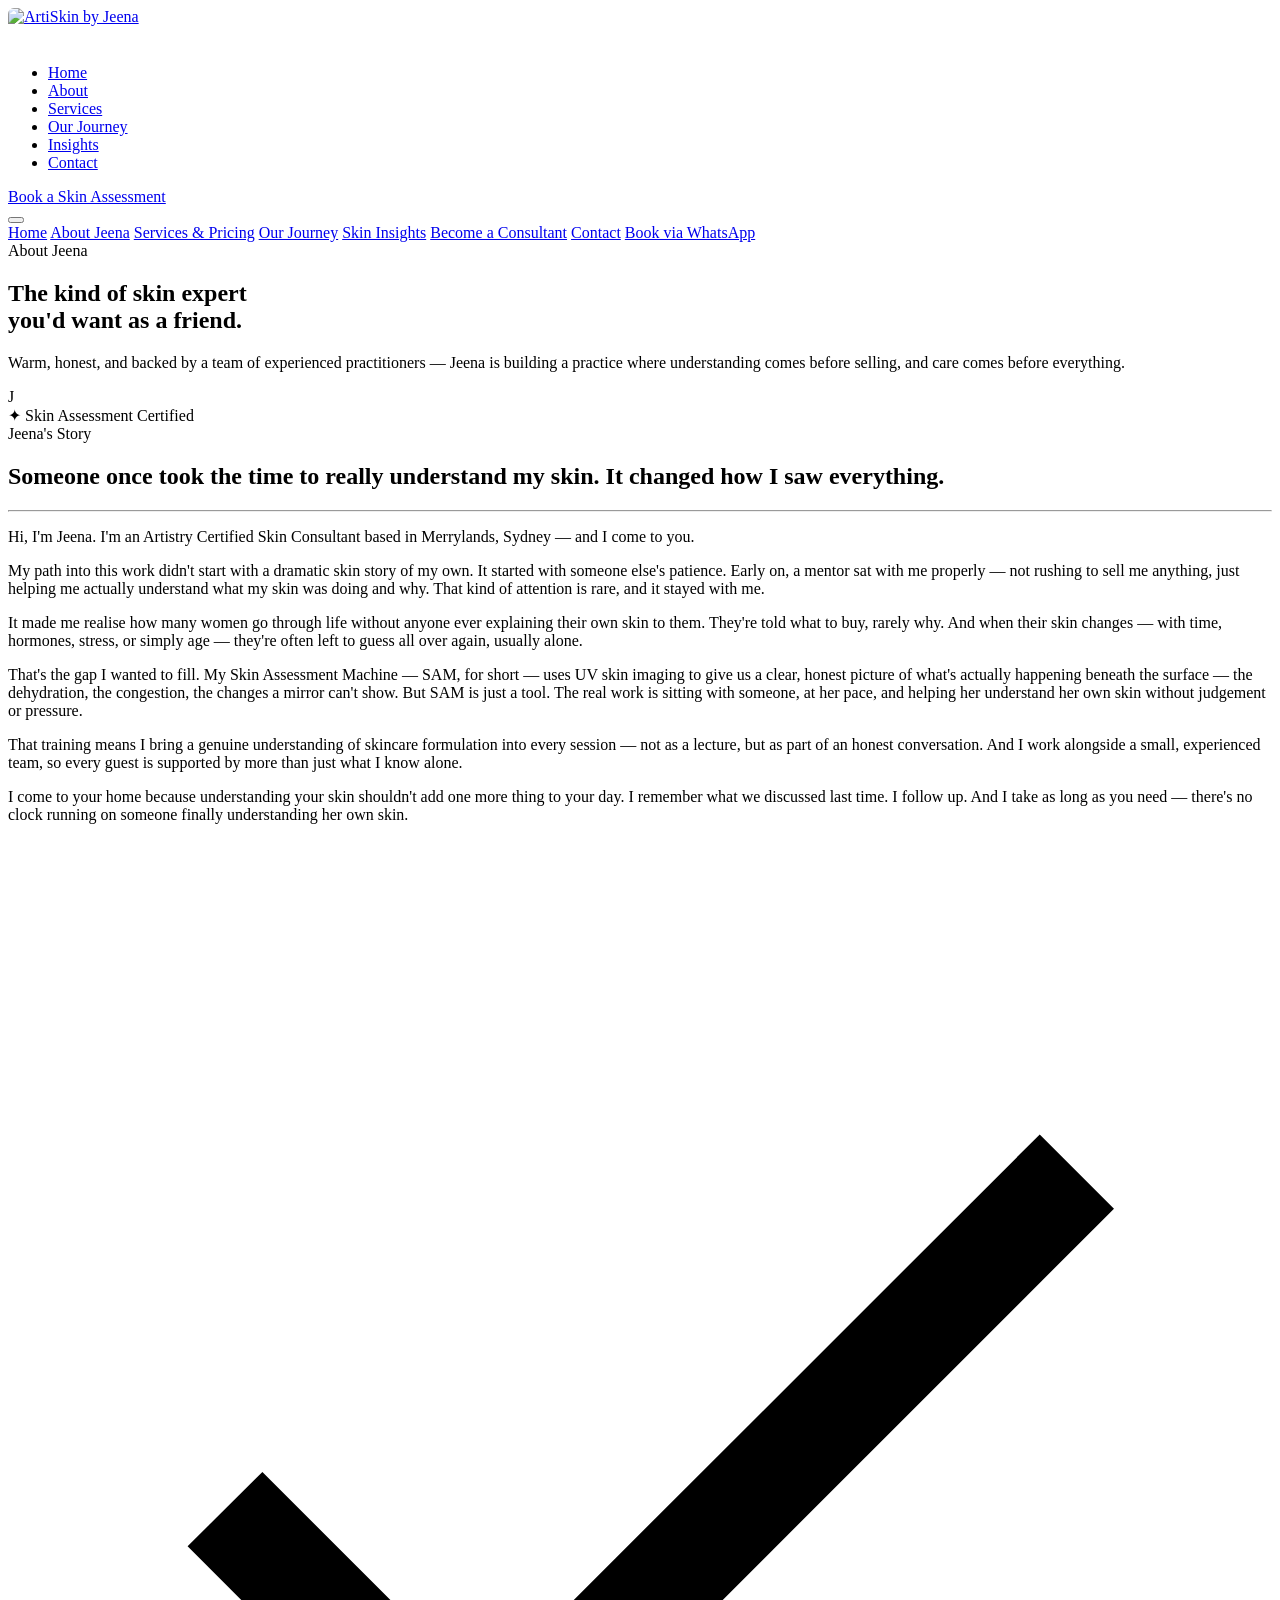
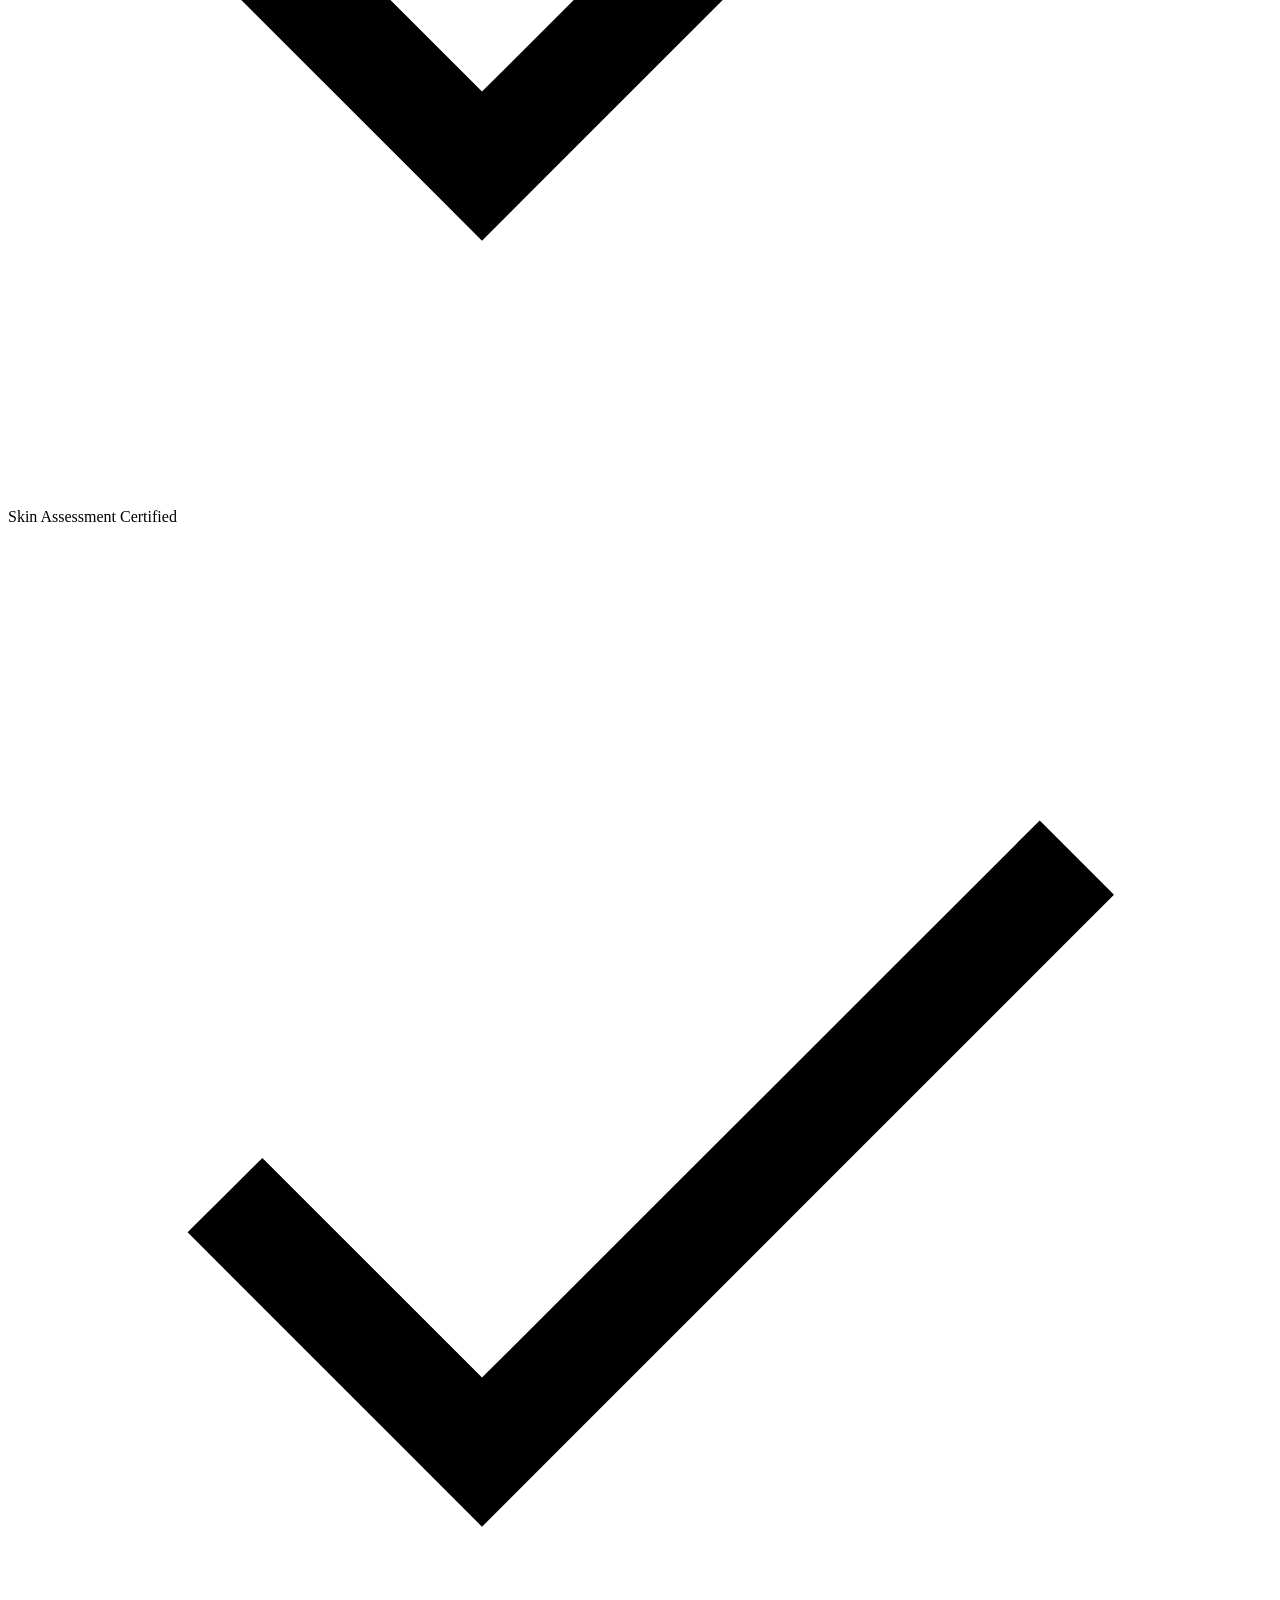
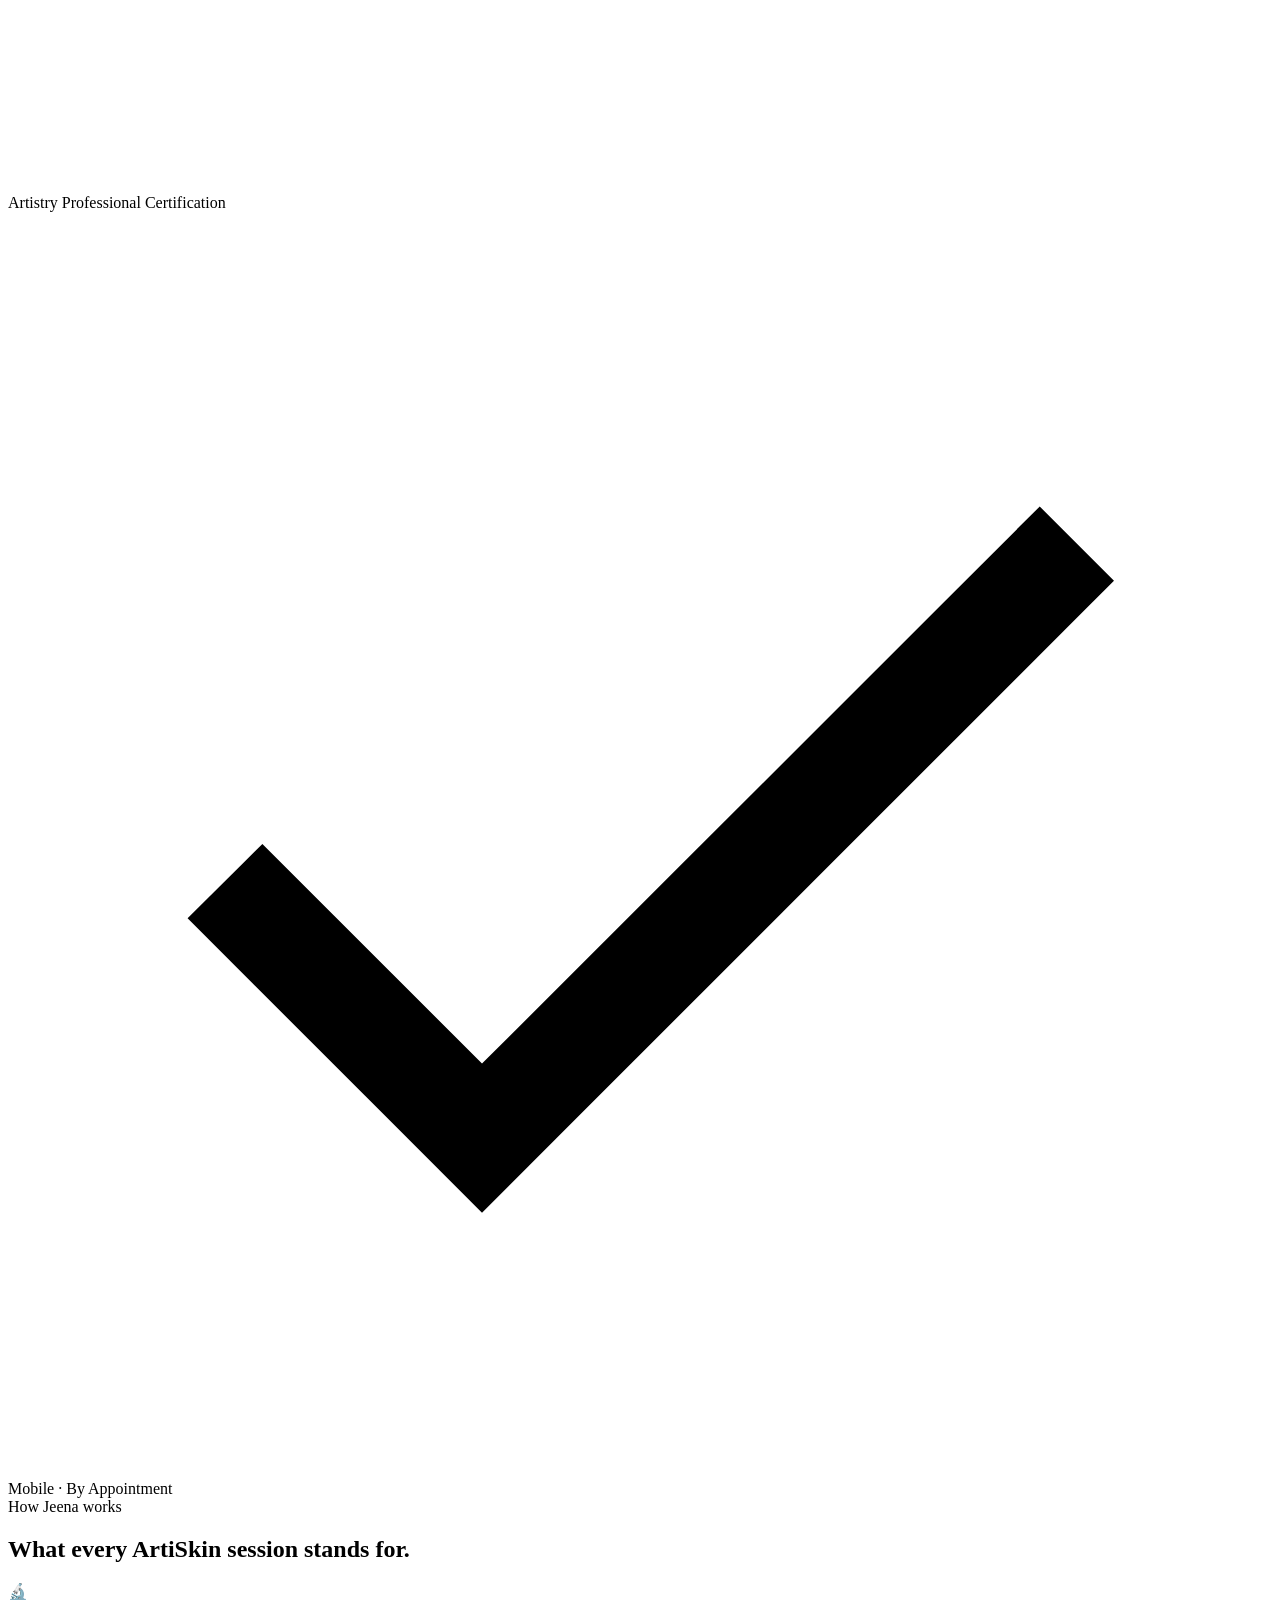
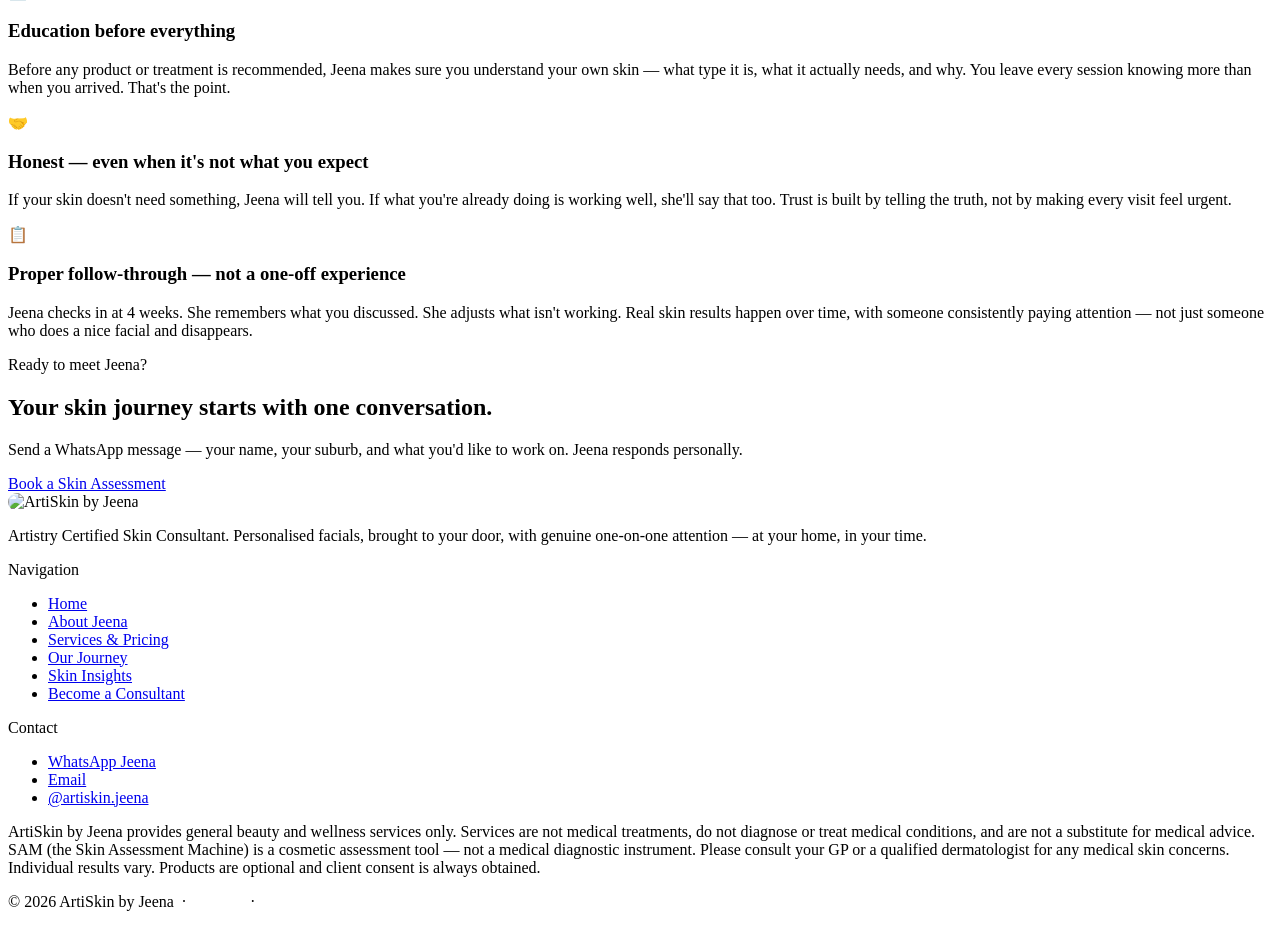
==== about.html @ 5dbd8354 "Add files via upload" ====
<!DOCTYPE html>
<html lang="en">
<head>
  <meta charset="UTF-8">
  <meta name="viewport" content="width=device-width, initial-scale=1.0">
  <meta name="description" content="About Jeena — Artistry Certified Skin Consultant in Merrylands, Sydney. Her story, her approach, and why she started ArtiSkin.">
  <title>About — ArtiSkin by Jeena · Art in Every Touch</title>
  <link rel="preconnect" href="https://fonts.googleapis.com">
  <link rel="preconnect" href="https://fonts.gstatic.com" crossorigin>
  <link href="https://fonts.googleapis.com/css2?family=Cormorant+Garamond:ital,wght@0,300;0,400;0,600;1,300;1,400&family=Outfit:wght@300;400;500;600&display=swap" rel="stylesheet">
  <link rel="stylesheet" href="css/tokens.css">
  <link rel="stylesheet" href="css/base.css">
  <link rel="stylesheet" href="css/components.css">
  <link rel="stylesheet" href="css/nav.css">
  <link rel="stylesheet" href="css/sections.css">
  <link rel="stylesheet" href="css/pages.css">
</head>
<body>

  <!-- NAV -->
  <nav class="site-nav" role="navigation" aria-label="Main navigation">
    <div class="nav-inner">
      <a href="index.html" class="nav-logo" aria-label="ArtiSkin by Jeena — home">
        <img src="images/logo-header.png" alt="ArtiSkin by Jeena" style="height:40px;width:auto;display:block;border-radius:6px;">
      </a>
      <ul class="nav-links" role="list">
        <li><a href="index.html">Home</a></li>
        <li><a href="about.html">About</a></li>
        <li><a href="services.html">Services</a></li>
        <li><a href="testimonials.html">Our Journey</a></li>
        <li><a href="blog.html">Insights</a></li>
        <li><a href="index.html#contact">Contact</a></li>
      </ul>
      <div class="nav-cta">
        <a href="index.html#contact" class="btn btn--primary btn--sm">Book a Skin Assessment</a>
      </div>
      <button class="nav-hamburger" aria-label="Open menu">
        <span></span><span></span><span></span>
      </button>
    </div>
  </nav>
  <div class="nav-drawer" role="navigation" aria-label="Mobile navigation">
    <a href="index.html">Home</a>
    <a href="about.html">About Jeena</a>
    <a href="services.html">Services &amp; Pricing</a>
    <a href="testimonials.html">Our Journey</a>
    <a href="blog.html">Skin Insights</a>
    <a href="become-a-consultant.html">Become a Consultant</a>
    <a href="index.html#contact">Contact</a>
    <a href="index.html#contact" class="btn btn--primary">Book via WhatsApp</a>
  </div>

  <main class="nav-offset">

    <!-- PAGE HERO -->
    <section class="page-hero">
      <div class="container">
        <div class="page-hero__inner">
          <span class="t-eyebrow page-hero__eyebrow reveal">About Jeena</span>
          <h1 class="h-hero page-hero__heading reveal reveal--delay-1">
            The kind of skin expert<br>you'd want as a friend.
          </h1>
          <p class="t-lead page-hero__sub reveal reveal--delay-2">
            Warm, honest, and backed by a team of experienced practitioners — Jeena is building a practice where understanding comes before selling, and care comes before everything.
          </p>
        </div>
      </div>
    </section>

    <!-- ABOUT BODY -->
    <section class="section">
      <div class="container">
        <div class="about-layout">

          <div class="about-portrait reveal">
            <div class="about-portrait__frame">
              <!-- Replace placeholder with: <img src="images/jeena.jpg" alt="Jeena" style="width:100%;height:100%;object-fit:cover;"> -->
              <span class="about-portrait__placeholder" aria-hidden="true">J</span>
            </div>
            <div class="about-portrait__badge">
              <span class="about-portrait__badge-number">✦</span>
              <span class="about-portrait__badge-label">Skin Assessment Certified</span>
            </div>
          </div>

          <div class="about-content">
            <span class="t-eyebrow reveal">Jeena's Story</span>
            <h2 class="h-section mt-4 reveal reveal--delay-1">
              Someone once took the time to really understand my skin. It changed how I saw everything.
            </h2>
            <hr class="divider reveal reveal--delay-2">

            <p class="reveal reveal--delay-2">
              Hi, I'm Jeena. I'm an Artistry Certified Skin Consultant based in Merrylands, Sydney — and I come to you.
            </p>

            <p class="reveal reveal--delay-3">
              My path into this work didn't start with a dramatic skin story of my own. It started with someone else's patience. Early on, a mentor sat with me properly — not rushing to sell me anything, just helping me actually understand what my skin was doing and why. That kind of attention is rare, and it stayed with me.
            </p>

            <p class="reveal reveal--delay-3">
              It made me realise how many women go through life without anyone ever explaining their own skin to them. They're told what to buy, rarely why. And when their skin changes — with time, hormones, stress, or simply age — they're often left to guess all over again, usually alone.
            </p>

            <p class="reveal reveal--delay-4">
              That's the gap I wanted to fill. My Skin Assessment Machine — SAM, for short — uses UV skin imaging to give us a clear, honest picture of what's actually happening beneath the surface — the dehydration, the congestion, the changes a mirror can't show. But SAM is just a tool. The real work is sitting with someone, at her pace, and helping her understand her own skin without judgement or pressure.
            </p>

            <p class="reveal reveal--delay-4">
              That training means I bring a genuine understanding of skincare formulation into every session — not as a lecture, but as part of an honest conversation. And I work alongside a small, experienced team, so every guest is supported by more than just what I know alone.
            </p>

            <p class="reveal reveal--delay-5">
              I come to your home because understanding your skin shouldn't add one more thing to your day. I remember what we discussed last time. I follow up. And I take as long as you need — there's no clock running on someone finally understanding her own skin.
            </p>

            <div class="about-certifications mt-8 reveal reveal--delay-5">
              <div class="credential-pill">
                <span class="credential-pill__icon">
                  <svg viewBox="0 0 24 24" fill="currentColor" aria-hidden="true"><path d="M9 16.17L4.83 12l-1.42 1.41L9 19 21 7l-1.41-1.41z"/></svg>
                </span>
                Skin Assessment Certified
              </div>
              <div class="credential-pill">
                <span class="credential-pill__icon">
                  <svg viewBox="0 0 24 24" fill="currentColor" aria-hidden="true"><path d="M9 16.17L4.83 12l-1.42 1.41L9 19 21 7l-1.41-1.41z"/></svg>
                </span>
                Artistry Professional Certification
              </div>
              <div class="credential-pill">
                <span class="credential-pill__icon">
                  <svg viewBox="0 0 24 24" fill="currentColor" aria-hidden="true"><path d="M9 16.17L4.83 12l-1.42 1.41L9 19 21 7l-1.41-1.41z"/></svg>
                </span>
                Mobile · By Appointment
              </div>
            </div>
          </div>
        </div>
      </div>
    </section>

    <!-- VALUES -->
    <section class="section bg-alt">
      <div class="container">
        <div class="section-header--center reveal">
          <span class="t-eyebrow">How Jeena works</span>
          <h2 class="h-section mt-4">What every ArtiSkin session stands for.</h2>
        </div>
        <div class="grid-3">
          <div class="persona-card reveal reveal--delay-1">
            <div class="persona-card__icon">🔬</div>
            <div>
              <h3 class="persona-card__title">Education before everything</h3>
              <p class="persona-card__desc">Before any product or treatment is recommended, Jeena makes sure you understand your own skin — what type it is, what it actually needs, and why. You leave every session knowing more than when you arrived. That's the point.</p>
            </div>
          </div>
          <div class="persona-card reveal reveal--delay-2">
            <div class="persona-card__icon">🤝</div>
            <div>
              <h3 class="persona-card__title">Honest — even when it's not what you expect</h3>
              <p class="persona-card__desc">If your skin doesn't need something, Jeena will tell you. If what you're already doing is working well, she'll say that too. Trust is built by telling the truth, not by making every visit feel urgent.</p>
            </div>
          </div>
          <div class="persona-card reveal reveal--delay-3">
            <div class="persona-card__icon">📋</div>
            <div>
              <h3 class="persona-card__title">Proper follow-through — not a one-off experience</h3>
              <p class="persona-card__desc">Jeena checks in at 4 weeks. She remembers what you discussed. She adjusts what isn't working. Real skin results happen over time, with someone consistently paying attention — not just someone who does a nice facial and disappears.</p>
            </div>
          </div>
        </div>
      </div>
    </section>


    <!-- PERSONAL STORY — DEEP -->
    <!-- CTA STRIP -->
    <div class="cta-strip">
      <div class="container">
        <span class="cta-strip__eyebrow">Ready to meet Jeena?</span>
        <h2 class="cta-strip__heading">Your skin journey starts with one conversation.</h2>
        <p class="cta-strip__sub">Send a WhatsApp message — your name, your suburb, and what you'd like to work on. Jeena responds personally.</p>
        <a href="index.html#contact" class="btn btn--whatsapp btn--lg">Book a Skin Assessment</a>
      </div>
    </div>

  </main>

  <!-- FOOTER -->
  <footer class="site-footer">
    <div class="container">
      <div class="footer-top">
        <div class="footer-brand">
          <img src="images/logo-footer.png" alt="ArtiSkin by Jeena" style="height:64px;width:auto;margin-bottom:var(--sp-5);border-radius:12px;">
          <p>Artistry Certified Skin Consultant. Personalised facials, brought to your door, with genuine one-on-one attention — at your home, in your time.</p>
        </div>
        <div>
          <p class="footer-col__title">Navigation</p>
          <ul class="footer-links">
            <li><a href="index.html">Home</a></li>
            <li><a href="about.html">About Jeena</a></li>
            <li><a href="services.html">Services &amp; Pricing</a></li>
            <li><a href="testimonials.html">Our Journey</a></li>
            <li><a href="blog.html">Skin Insights</a></li>
            <li><a href="become-a-consultant.html">Become a Consultant</a></li>
          </ul>
        </div>
        <div>
          <p class="footer-col__title">Contact</p>
          <ul class="footer-links">
            <li><a href="https://wa.me/61420587160">WhatsApp Jeena</a></li>
            <li><a href="mailto:hello@artiskinbyjeena.com.au">Email</a></li>
            <li><a href="https://instagram.com/artiskin.jeena" target="_blank" rel="noopener">@artiskin.jeena</a></li>
          </ul>
        </div>
      </div>
      <div class="footer-bottom">
        <p class="footer-disclaimer">ArtiSkin by Jeena provides general beauty and wellness services only. Services are not medical treatments, do not diagnose or treat medical conditions, and are not a substitute for medical advice. SAM (the Skin Assessment Machine) is a cosmetic assessment tool — not a medical diagnostic instrument. Please consult your GP or a qualified dermatologist for any medical skin concerns. Individual results vary. Products are optional and client consent is always obtained.</p>
        <p class="footer-copy">© 2026 ArtiSkin by Jeena &nbsp;·&nbsp; <a href="privacy.html" style="color:rgba(255,255,255,0.4);">Privacy</a> &nbsp;·&nbsp; <a href="terms.html" style="color:rgba(255,255,255,0.4);">Terms</a></p>
      </div>
    </div>
  </footer>

  <script src="js/nav.js"></script>
  <script src="js/reveal.js"></script>
</body>
</html>
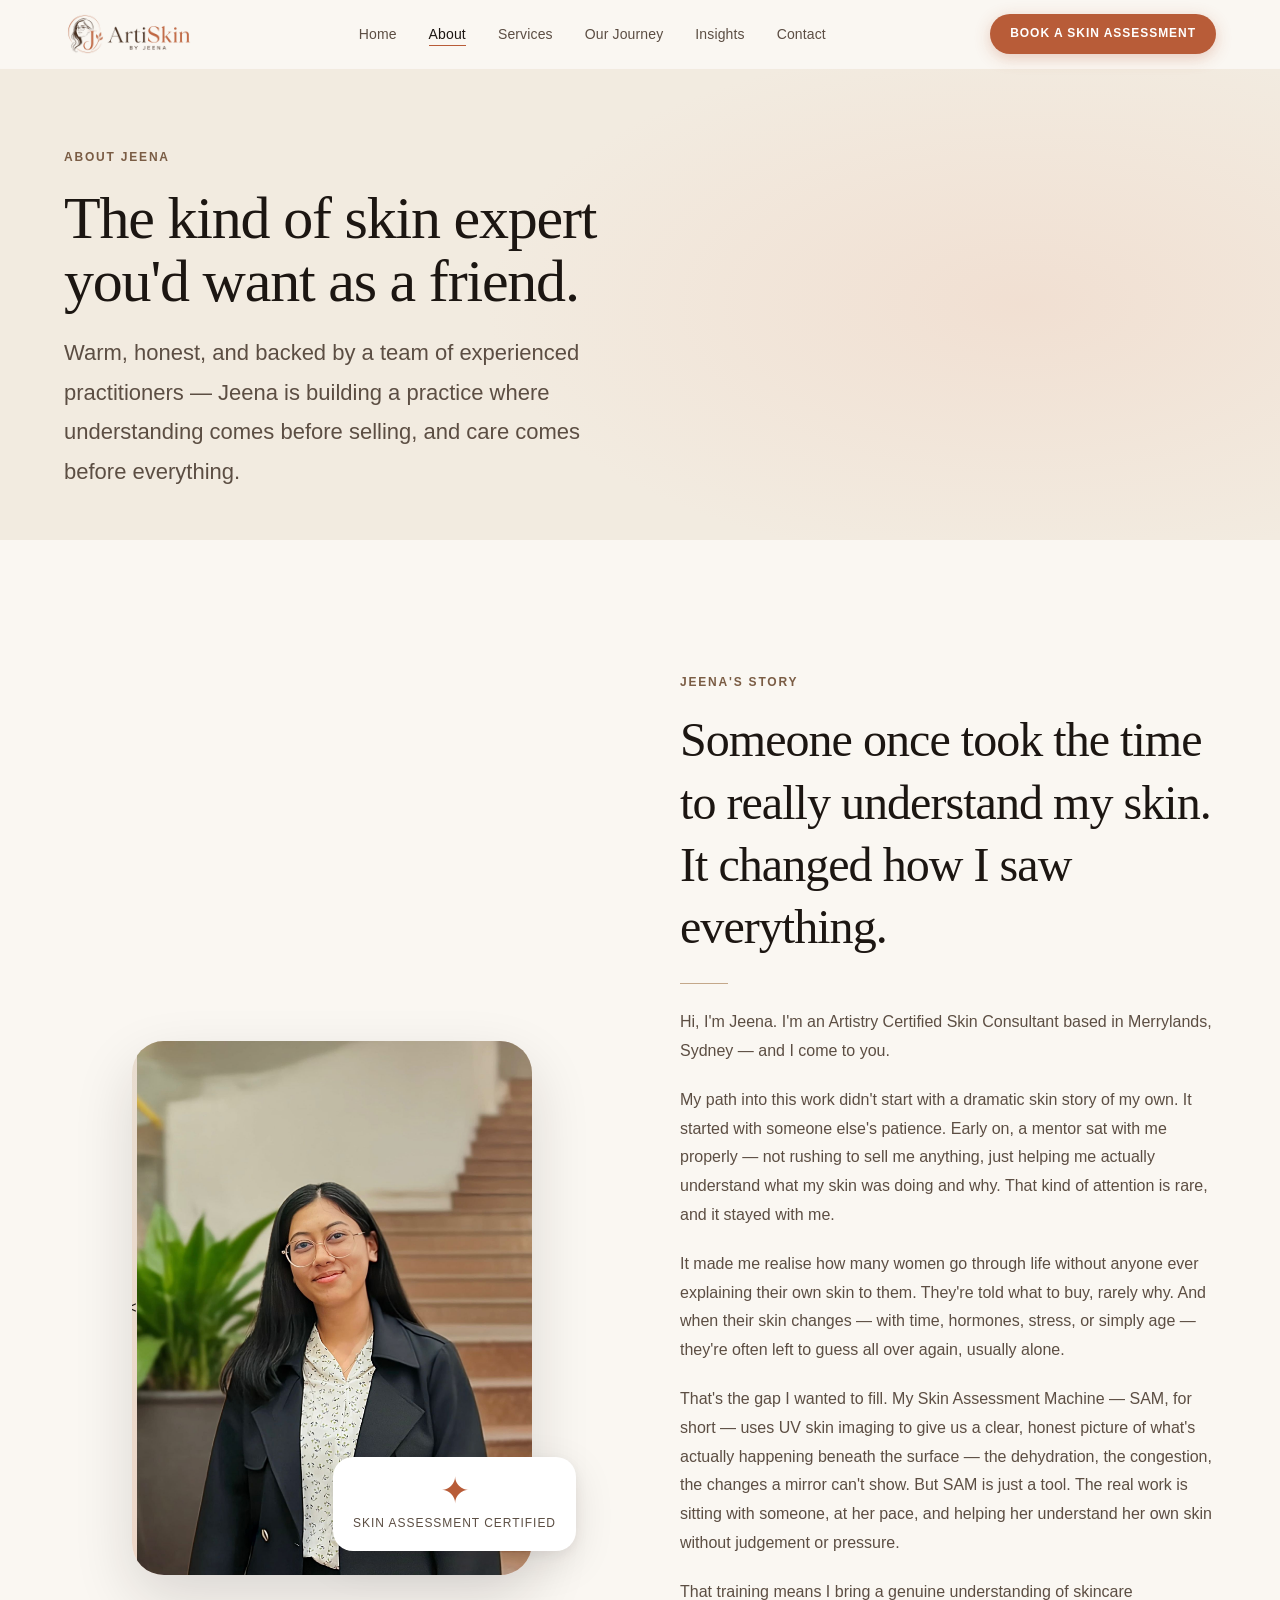
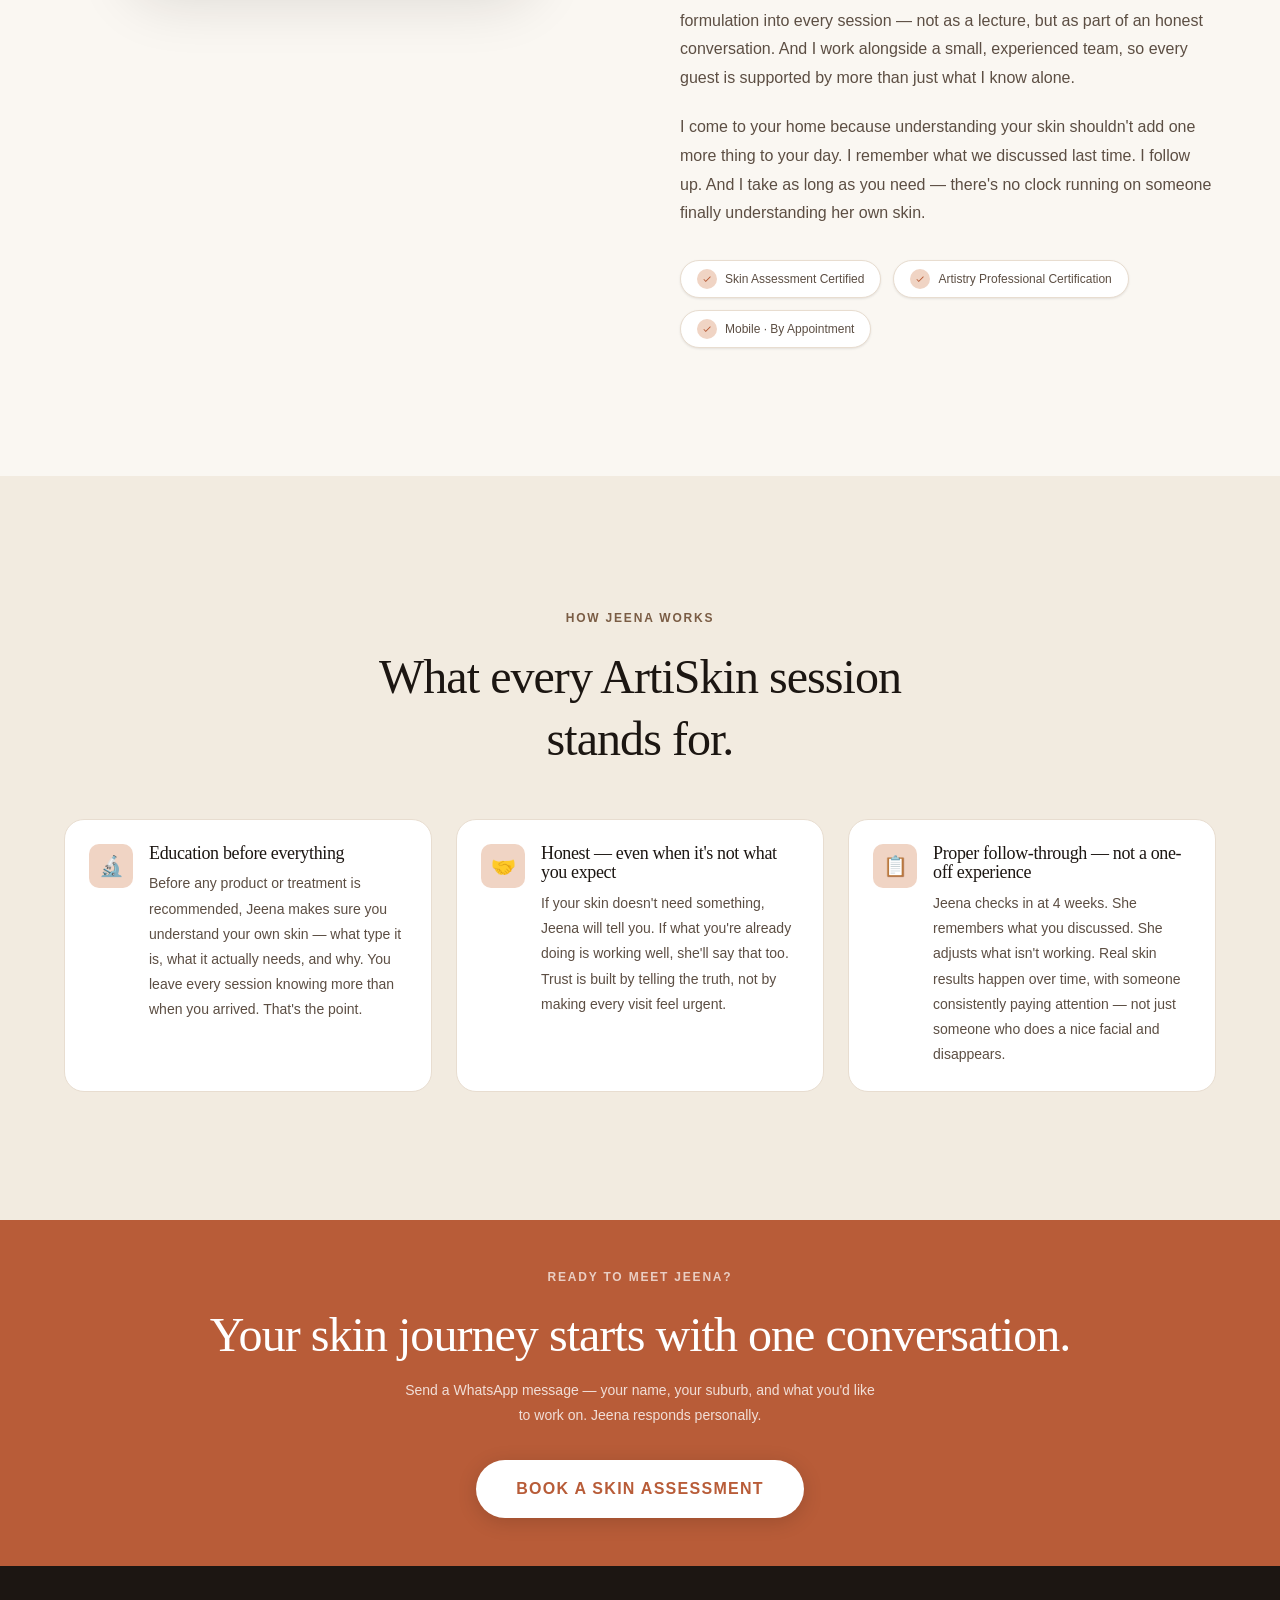
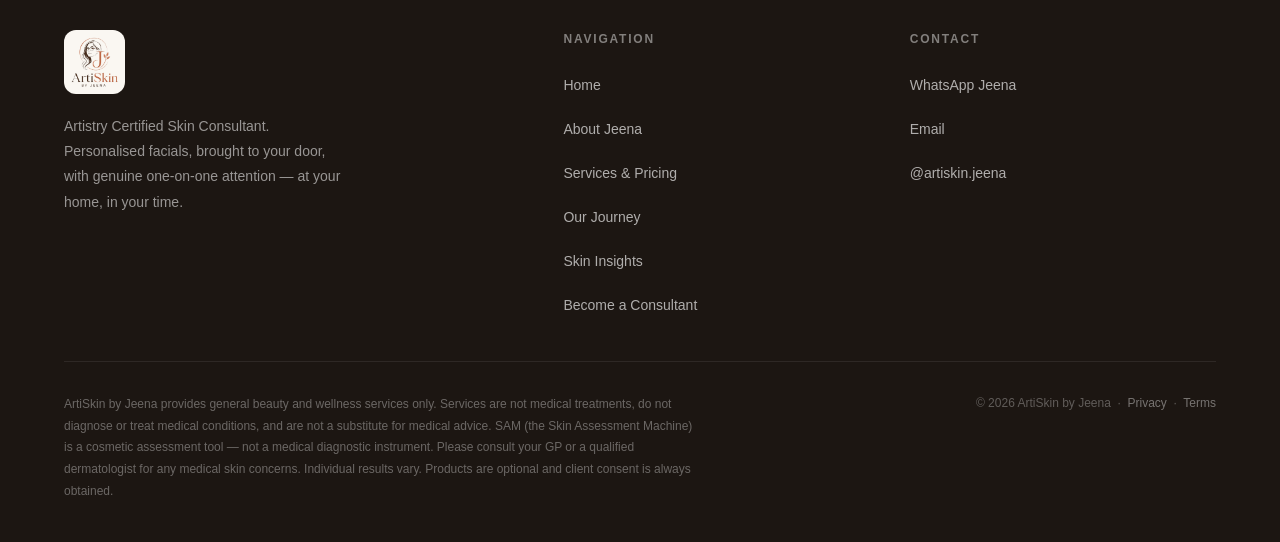
==== commit 9e62fcb3: "Replace placeholder with actual image in about.html" ====
--- a/about.html
+++ b/about.html
@@ -74,8 +74,7 @@
 
           <div class="about-portrait reveal">
             <div class="about-portrait__frame">
-              <!-- Replace placeholder with: <img src="images/jeena.jpg" alt="Jeena" style="width:100%;height:100%;object-fit:cover;"> -->
-              <span class="about-portrait__placeholder" aria-hidden="true">J</span>
+              <<img src="images/jeena.jpg" alt="Jeena" style="width:100%;height:100%;object-fit:cover;">
             </div>
             <div class="about-portrait__badge">
               <span class="about-portrait__badge-number">✦</span>
--- a/css/tokens.css
+++ b/css/tokens.css
@@ -0,0 +1,113 @@
+/* ============================================
+   ARTISKIN BY JEENA — DESIGN TOKENS
+   ============================================ */
+
+:root {
+  /* --- Colour Palette --- */
+  --clr-bg:           #FAF7F2;       /* warm ivory — page background */
+  --clr-bg-alt:       #F2EBE0;       /* warm cream — section contrast */
+  --clr-bg-deep:      #E8DDD0;       /* deeper cream — card borders, subtle fills */
+
+  --clr-text:         #1C1612;       /* near-black warm — primary text */
+  --clr-text-mid:     #5C4E43;       /* warm mid-brown — secondary text, labels */
+  --clr-text-light:   #9C8878;       /* muted warm — captions, placeholders */
+
+  --clr-trust:        #7A5C44;       /* warm mocha — eyebrows, step numbers, tags */
+  --clr-trust-light:  #C4A88A;       /* light mocha — trust borders, subtle accents */
+
+  --clr-action:       #B85C38;       /* terracotta — CTAs, buttons, links, highlights */
+  --clr-action-dark:  #8F4228;       /* deep terracotta — button hover */
+  --clr-action-light: #F0D4C4;       /* pale terracotta — button bg soft, badges */
+
+  --clr-white:        #FFFFFF;
+  --clr-overlay:      rgba(28, 22, 18, 0.5);
+
+  /* --- Typography --- */
+  --font-display:  'Cormorant Garamond', Georgia, serif;
+  --font-body:     'Outfit', sans-serif;
+
+  --fs-xs:    0.75rem;     /* 12px */
+  --fs-sm:    0.875rem;    /* 14px */
+  --fs-base:  1rem;        /* 16px */
+  --fs-md:    1.125rem;    /* 18px */
+  --fs-lg:    1.375rem;    /* 22px */
+  --fs-xl:    1.75rem;     /* 28px */
+  --fs-2xl:   2.25rem;     /* 36px */
+  --fs-3xl:   3rem;        /* 48px */
+  --fs-4xl:   3.75rem;     /* 60px */
+  --fs-5xl:   4.75rem;     /* 76px */
+
+  --fw-light:   300;
+  --fw-regular: 400;
+  --fw-medium:  500;
+  --fw-semi:    600;
+  --fw-bold:    700;
+
+  --lh-tight:  1.1;
+  --lh-snug:   1.3;
+  --lh-normal: 1.6;
+  --lh-loose:  1.8;
+
+  --ls-tight:  -0.02em;
+  --ls-normal:  0;
+  --ls-wide:    0.08em;
+  --ls-wider:   0.15em;
+
+  /* --- Spacing --- */
+  --sp-1:   0.25rem;
+  --sp-2:   0.5rem;
+  --sp-3:   0.75rem;
+  --sp-4:   1rem;
+  --sp-5:   1.25rem;
+  --sp-6:   1.5rem;
+  --sp-8:   2rem;
+  --sp-10:  2.5rem;
+  --sp-12:  3rem;
+  --sp-16:  4rem;
+  --sp-20:  5rem;
+  --sp-24:  6rem;
+  --sp-32:  8rem;
+
+  /* --- Layout --- */
+  --container:     1200px;
+  --container-md:  860px;
+  --container-sm:  640px;
+  --gutter:        1.5rem;
+  --gutter-lg:     3rem;
+
+  /* --- Radius --- */
+  --radius-sm:   4px;
+  --radius-md:   10px;
+  --radius-lg:   20px;
+  --radius-xl:   32px;
+  --radius-full: 9999px;
+
+  /* --- Shadows --- */
+  --shadow-sm:   0 1px 3px rgba(28,22,18,0.06), 0 1px 2px rgba(28,22,18,0.04);
+  --shadow-md:   0 4px 16px rgba(28,22,18,0.08), 0 2px 6px rgba(28,22,18,0.05);
+  --shadow-lg:   0 12px 40px rgba(28,22,18,0.10), 0 4px 12px rgba(28,22,18,0.06);
+  --shadow-xl:   0 24px 60px rgba(28,22,18,0.14);
+
+  /* --- Transitions --- */
+  --ease-out:   cubic-bezier(0.22, 1, 0.36, 1);
+  --ease-in:    cubic-bezier(0.64, 0, 0.78, 0);
+  --ease-inout: cubic-bezier(0.65, 0, 0.35, 1);
+  --dur-fast:   160ms;
+  --dur-mid:    280ms;
+  --dur-slow:   480ms;
+
+  /* --- Z-index --- */
+  --z-below:  -1;
+  --z-base:    0;
+  --z-raised:  10;
+  --z-nav:     100;
+  --z-modal:   200;
+  --z-toast:   300;
+}
+
+/* ============================================
+   DARK MODE (optional future extension)
+   ============================================ */
+@media (prefers-color-scheme: dark) {
+  /* Not implemented — brand is warm/light-first */
+}
--- a/css/base.css
+++ b/css/base.css
@@ -0,0 +1,339 @@
+/* ============================================
+   ARTISKIN BY JEENA — BASE
+   Reset · Typography · Layout Utilities
+   ============================================ */
+
+/* --- Reset --- */
+*, *::before, *::after {
+  box-sizing: border-box;
+  margin: 0;
+  padding: 0;
+}
+
+html {
+  scroll-behavior: smooth;
+  -webkit-text-size-adjust: 100%;
+  font-size: 16px;
+}
+
+body {
+  font-family: var(--font-body);
+  font-size: var(--fs-base);
+  font-weight: var(--fw-regular);
+  line-height: var(--lh-normal);
+  color: var(--clr-text);
+  background-color: var(--clr-bg);
+  -webkit-font-smoothing: antialiased;
+  -moz-osx-font-smoothing: grayscale;
+  overflow-x: hidden;
+}
+
+img, video, svg {
+  display: block;
+  max-width: 100%;
+}
+
+a {
+  color: inherit;
+  text-decoration: none;
+}
+
+button, input, select, textarea {
+  font-family: inherit;
+  font-size: 1rem; /* iOS zoom prevention */
+}
+
+ul, ol {
+  list-style: none;
+}
+
+h1, h2, h3, h4, h5, h6 {
+  font-family: var(--font-display);
+  font-weight: var(--fw-regular);
+  line-height: var(--lh-tight);
+  letter-spacing: var(--ls-tight);
+  color: var(--clr-text);
+}
+
+/* --- Display Headings --- */
+.h-display {
+  font-family: var(--font-display);
+  font-size: clamp(var(--fs-3xl), 6vw, var(--fs-5xl));
+  font-weight: var(--fw-light);
+  line-height: 1.0;
+  letter-spacing: -0.03em;
+}
+
+.h-hero {
+  font-family: var(--font-display);
+  font-size: clamp(var(--fs-2xl), 5vw, var(--fs-4xl));
+  font-weight: var(--fw-light);
+  line-height: 1.05;
+  letter-spacing: -0.02em;
+}
+
+.h-section {
+  font-family: var(--font-display);
+  font-size: clamp(var(--fs-xl), 4vw, var(--fs-3xl));
+  font-weight: var(--fw-regular);
+  line-height: var(--lh-snug);
+  letter-spacing: -0.02em;
+}
+
+.h-card {
+  font-family: var(--font-display);
+  font-size: clamp(var(--fs-lg), 2.5vw, var(--fs-xl));
+  font-weight: var(--fw-regular);
+  line-height: var(--lh-snug);
+}
+
+/* --- Body Text --- */
+.t-lead {
+  font-size: clamp(var(--fs-md), 2vw, var(--fs-lg));
+  line-height: var(--lh-loose);
+  font-weight: var(--fw-light);
+  color: var(--clr-text-mid);
+}
+
+.t-body {
+  font-size: var(--fs-base);
+  line-height: var(--lh-normal);
+  color: var(--clr-text-mid);
+}
+
+.t-sm {
+  font-size: var(--fs-sm);
+  line-height: var(--lh-normal);
+}
+
+.t-xs {
+  font-size: var(--fs-xs);
+  line-height: var(--lh-normal);
+}
+
+.t-eyebrow {
+  font-family: var(--font-body);
+  font-size: var(--fs-xs);
+  font-weight: var(--fw-semi);
+  letter-spacing: var(--ls-wider);
+  text-transform: uppercase;
+  color: var(--clr-trust);
+}
+
+/* --- Layout --- */
+.container {
+  width: 100%;
+  max-width: var(--container);
+  margin-inline: auto;
+  padding-inline: var(--gutter);
+}
+
+.container--md {
+  max-width: var(--container-md);
+}
+
+.container--sm {
+  max-width: var(--container-sm);
+}
+
+.section {
+  padding-block: var(--sp-16);
+}
+
+@media (min-width: 768px) {
+  .section {
+    padding-block: var(--sp-24);
+  }
+}
+
+@media (min-width: 1024px) {
+  .section {
+    padding-block: var(--sp-32);
+  }
+}
+
+/* --- Grid utilities --- */
+.grid-2 {
+  display: grid;
+  grid-template-columns: 1fr;
+  gap: var(--sp-8);
+}
+
+@media (min-width: 768px) {
+  .grid-2 {
+    grid-template-columns: 1fr 1fr;
+  }
+}
+
+.grid-3 {
+  display: grid;
+  grid-template-columns: 1fr;
+  gap: var(--sp-6);
+}
+
+@media (min-width: 640px) {
+  .grid-3 {
+    grid-template-columns: 1fr 1fr;
+  }
+}
+
+@media (min-width: 1024px) {
+  .grid-3 {
+    grid-template-columns: 1fr 1fr 1fr;
+  }
+}
+
+.grid-4 {
+  display: grid;
+  grid-template-columns: 1fr 1fr;
+  gap: var(--sp-5);
+}
+
+@media (min-width: 1024px) {
+  .grid-4 {
+    grid-template-columns: 1fr 1fr 1fr 1fr;
+  }
+}
+
+/* --- Flex utilities --- */
+.flex-center {
+  display: flex;
+  align-items: center;
+  justify-content: center;
+}
+
+.flex-between {
+  display: flex;
+  align-items: center;
+  justify-content: space-between;
+}
+
+/* --- Spacing utilities --- */
+.mt-4  { margin-top: var(--sp-4); }
+.mt-6  { margin-top: var(--sp-6); }
+.mt-8  { margin-top: var(--sp-8); }
+.mt-12 { margin-top: var(--sp-12); }
+.mb-4  { margin-bottom: var(--sp-4); }
+.mb-6  { margin-bottom: var(--sp-6); }
+.mb-8  { margin-bottom: var(--sp-8); }
+
+/* --- Divider --- */
+.divider {
+  width: 48px;
+  height: 1.5px;
+  background: var(--clr-trust-light);
+  border: none;
+  margin-block: var(--sp-6);
+}
+
+.divider--center {
+  margin-inline: auto;
+}
+
+/* --- Text alignment --- */
+.text-center { text-align: center; }
+.text-left   { text-align: left; }
+
+/* --- Colour utilities --- */
+.clr-trust  { color: var(--clr-trust); }
+.clr-action { color: var(--clr-action); }
+.clr-muted  { color: var(--clr-text-light); }
+.clr-mid    { color: var(--clr-text-mid); }
+
+/* --- Background utilities --- */
+.bg-alt   { background-color: var(--clr-bg-alt); }
+.bg-deep  { background-color: var(--clr-bg-deep); }
+.bg-white { background-color: var(--clr-white); }
+
+/* --- Visually hidden (accessibility) --- */
+.sr-only {
+  position: absolute;
+  width: 1px;
+  height: 1px;
+  padding: 0;
+  margin: -1px;
+  overflow: hidden;
+  clip: rect(0,0,0,0);
+  white-space: nowrap;
+  border: 0;
+}
+
+/* --- Focus visible --- */
+:focus-visible {
+  outline: 2px solid var(--clr-action);
+  outline-offset: 3px;
+  border-radius: var(--radius-sm);
+}
+
+/* --- Selection --- */
+::selection {
+  background: var(--clr-action-light);
+  color: var(--clr-text);
+}
+
+/* --- Prose (blog posts) --- */
+.prose {
+  max-width: 680px;
+  margin-inline: auto;
+}
+
+.prose h2 {
+  font-family: var(--font-display);
+  font-size: clamp(var(--fs-lg), 3vw, var(--fs-xl));
+  margin-top: var(--sp-12);
+  margin-bottom: var(--sp-4);
+  color: var(--clr-text);
+}
+
+.prose h3 {
+  font-family: var(--font-display);
+  font-size: clamp(var(--fs-md), 2.5vw, var(--fs-lg));
+  margin-top: var(--sp-8);
+  margin-bottom: var(--sp-3);
+  color: var(--clr-text);
+}
+
+.prose p {
+  margin-bottom: var(--sp-5);
+  color: var(--clr-text-mid);
+  line-height: var(--lh-loose);
+}
+
+.prose p:first-of-type {
+  font-size: var(--fs-md);
+  line-height: var(--lh-loose);
+  color: var(--clr-text);
+}
+
+.prose ul {
+  list-style: disc;
+  padding-left: var(--sp-6);
+  margin-bottom: var(--sp-5);
+}
+
+.prose ul li {
+  color: var(--clr-text-mid);
+  margin-bottom: var(--sp-2);
+  line-height: var(--lh-normal);
+}
+
+.prose strong {
+  font-weight: var(--fw-semi);
+  color: var(--clr-text);
+}
+
+.prose blockquote {
+  border-left: 3px solid var(--clr-trust-light);
+  padding-left: var(--sp-6);
+  margin-block: var(--sp-8);
+  font-family: var(--font-display);
+  font-size: var(--fs-lg);
+  color: var(--clr-trust);
+  line-height: var(--lh-snug);
+  font-style: italic;
+}
+
+/* --- Print --- */
+@media print {
+  nav, footer, .cta-bar { display: none; }
+}
--- a/css/components.css
+++ b/css/components.css
@@ -0,0 +1,776 @@
+/* ============================================
+   ARTISKIN BY JEENA — COMPONENTS
+   Buttons · Cards · FAQ · Badges · Forms
+   ============================================ */
+
+/* =====================
+   BUTTONS
+   ===================== */
+
+.btn {
+  display: inline-flex;
+  align-items: center;
+  justify-content: center;
+  gap: var(--sp-2);
+  min-height: 48px;          /* touch target */
+  padding: var(--sp-3) var(--sp-8);
+  font-family: var(--font-body);
+  font-size: var(--fs-sm);
+  font-weight: var(--fw-semi);
+  letter-spacing: var(--ls-wide);
+  text-transform: uppercase;
+  border: none;
+  border-radius: var(--radius-full);
+  cursor: pointer;
+  transition: background var(--dur-mid) var(--ease-out),
+              color var(--dur-mid) var(--ease-out),
+              transform var(--dur-fast) var(--ease-out),
+              box-shadow var(--dur-mid) var(--ease-out);
+  text-decoration: none;
+  white-space: nowrap;
+}
+
+/* Mobile: allow long button text to wrap rather than overflow */
+@media (max-width: 480px) {
+  .btn {
+    white-space: normal;
+    text-align: center;
+    line-height: 1.3;
+    padding-block: var(--sp-4);
+  }
+  .btn--lg {
+    min-height: 52px;
+  }
+}
+
+.btn:active {
+  transform: scale(0.97);
+}
+
+/* Primary — terracotta fill */
+.btn--primary {
+  background: var(--clr-action);
+  color: var(--clr-white);
+  box-shadow: 0 4px 16px rgba(184, 92, 56, 0.30);
+}
+
+.btn--primary:hover {
+  background: var(--clr-action-dark);
+  box-shadow: 0 6px 24px rgba(184, 92, 56, 0.38);
+}
+
+/* Secondary — outlined */
+.btn--secondary {
+  background: transparent;
+  color: var(--clr-action);
+  border: 1.5px solid var(--clr-action);
+}
+
+.btn--secondary:hover {
+  background: var(--clr-action-light);
+}
+
+/* Ghost — dark outline */
+.btn--ghost {
+  background: transparent;
+  color: var(--clr-text);
+  border: 1.5px solid var(--clr-bg-deep);
+}
+
+.btn--ghost:hover {
+  background: var(--clr-bg-alt);
+}
+
+/* WhatsApp specific */
+.btn--whatsapp {
+  background: #25D366;
+  color: var(--clr-white);
+  box-shadow: 0 4px 16px rgba(37, 211, 102, 0.28);
+}
+
+.btn--whatsapp:hover {
+  background: #1EAF55;
+  box-shadow: 0 6px 24px rgba(37, 211, 102, 0.36);
+}
+
+.btn--whatsapp svg,
+.btn--primary svg,
+.btn--secondary svg {
+  width: 18px;
+  height: 18px;
+  flex-shrink: 0;
+}
+
+/* Large button */
+.btn--lg {
+  min-height: 56px;
+  padding: var(--sp-4) var(--sp-10);
+  font-size: var(--fs-base);
+}
+
+/* Small button */
+.btn--sm {
+  min-height: 40px;
+  padding: var(--sp-2) var(--sp-5);
+  font-size: var(--fs-xs);
+}
+
+/* =====================
+   BADGE / TAG
+   ===================== */
+
+.badge {
+  display: inline-flex;
+  align-items: center;
+  padding: var(--sp-1) var(--sp-3);
+  font-size: var(--fs-xs);
+  font-weight: var(--fw-semi);
+  letter-spacing: var(--ls-wide);
+  text-transform: uppercase;
+  border-radius: var(--radius-full);
+}
+
+.badge--trust {
+  background: var(--clr-action-light);
+  color: var(--clr-action-dark);
+}
+
+.badge--neutral {
+  background: var(--clr-bg-deep);
+  color: var(--clr-text-mid);
+}
+
+.badge--price {
+  background: var(--clr-bg-alt);
+  color: var(--clr-trust);
+  border: 1px solid var(--clr-bg-deep);
+}
+
+/* =====================
+   SERVICE CARD
+   ===================== */
+
+.service-card {
+  background: var(--clr-white);
+  border: 1px solid var(--clr-bg-deep);
+  border-radius: var(--radius-lg);
+  padding: var(--sp-8) var(--sp-6);
+  display: flex;
+  flex-direction: column;
+  gap: var(--sp-4);
+  transition: transform var(--dur-mid) var(--ease-out),
+              box-shadow var(--dur-mid) var(--ease-out),
+              border-color var(--dur-mid) var(--ease-out);
+}
+
+.service-card:hover {
+  transform: translateY(-3px);
+  box-shadow: var(--shadow-lg);
+  border-color: var(--clr-trust-light);
+}
+
+.service-card--featured {
+  border: 2px solid var(--clr-action);
+  position: relative;
+  background: var(--clr-white);
+}
+
+.service-card--featured::before {
+  content: "Recommended First Visit";
+  position: absolute;
+  top: -13px;
+  left: var(--sp-6);
+  background: var(--clr-action);
+  color: var(--clr-white);
+  font-size: var(--fs-xs);
+  font-weight: var(--fw-semi);
+  letter-spacing: 0.03em;
+  padding: 4px 14px;
+  border-radius: var(--radius-full);
+}
+
+.service-card__category {
+  display: block;
+  font-size: var(--fs-xs);
+  font-weight: var(--fw-semi);
+  letter-spacing: var(--ls-wider);
+  text-transform: uppercase;
+  color: var(--clr-trust);
+  margin-bottom: var(--sp-1);
+}
+
+.service-card__title {
+  font-family: var(--font-display);
+  font-size: clamp(var(--fs-md), 2vw, var(--fs-lg));
+  font-weight: var(--fw-regular);
+  line-height: var(--lh-snug);
+  color: var(--clr-text);
+}
+
+.service-card__desc {
+  font-size: var(--fs-sm);
+  color: var(--clr-text-mid);
+  line-height: var(--lh-loose);
+  flex: 1;
+}
+
+.service-card__price {
+  font-family: var(--font-display);
+  font-size: var(--fs-lg);
+  font-weight: var(--fw-regular);
+  color: var(--clr-action);
+  margin-top: auto;
+}
+
+.service-card__price span {
+  font-size: var(--fs-xs);
+  font-family: var(--font-body);
+  font-weight: var(--fw-regular);
+  color: var(--clr-text-light);
+  display: block;
+  margin-top: 2px;
+}
+
+/* =====================
+   PROCESS STEP CARD
+   ===================== */
+
+.step-card {
+  display: flex;
+  flex-direction: column;
+  gap: var(--sp-4);
+  padding: var(--sp-8) var(--sp-6);
+  background: var(--clr-white);
+  border: 1px solid var(--clr-bg-deep);
+  border-radius: var(--radius-lg);
+  position: relative;
+  overflow: hidden;
+}
+
+.step-card::before {
+  content: '';
+  position: absolute;
+  top: 0;
+  left: 0;
+  width: 3px;
+  height: 100%;
+  background: var(--clr-action);
+  border-radius: var(--radius-sm) 0 0 var(--radius-sm);
+}
+
+.step-card__head {
+  display: flex;
+  align-items: center;
+  gap: var(--sp-3);
+  margin-bottom: var(--sp-2);
+}
+
+.step-card__icon {
+  width: 44px;
+  height: 44px;
+  flex-shrink: 0;
+  object-fit: contain;
+}
+
+.step-card__number {
+  font-family: var(--font-display);
+  font-size: var(--fs-4xl);
+  font-weight: var(--fw-light);
+  color: var(--clr-action-light);
+  line-height: 1;
+  letter-spacing: -0.04em;
+}
+
+.step-card__title {
+  font-family: var(--font-display);
+  font-size: clamp(var(--fs-lg), 2.5vw, var(--fs-xl));
+  font-weight: var(--fw-regular);
+  color: var(--clr-text);
+  line-height: var(--lh-snug);
+}
+
+.step-card__desc {
+  font-size: var(--fs-sm);
+  color: var(--clr-text-mid);
+  line-height: var(--lh-loose);
+}
+
+/* =====================
+   BLOG CARD
+   ===================== */
+
+.blog-card {
+  background: var(--clr-white);
+  border: 1px solid var(--clr-bg-deep);
+  border-radius: var(--radius-lg);
+  overflow: hidden;
+  display: flex;
+  flex-direction: column;
+  transition: transform var(--dur-mid) var(--ease-out),
+              box-shadow var(--dur-mid) var(--ease-out);
+  text-decoration: none;
+}
+
+.blog-card:hover {
+  transform: translateY(-4px);
+  box-shadow: var(--shadow-lg);
+}
+
+.blog-card__image {
+  width: 100%;
+  aspect-ratio: 16 / 9;
+  background: var(--clr-bg-alt);
+  position: relative;
+  overflow: hidden;
+}
+
+.blog-card__image-img {
+  width: 100%;
+  height: 100%;
+  object-fit: cover;
+  display: block;
+}
+
+.blog-card__image-inner {
+  width: 100%;
+  height: 100%;
+  display: flex;
+  align-items: center;
+  justify-content: center;
+  background: linear-gradient(135deg, var(--clr-bg-alt) 0%, var(--clr-bg-deep) 100%);
+  font-family: var(--font-display);
+  font-size: var(--fs-3xl);
+  color: var(--clr-trust-light);
+  user-select: none;
+}
+
+.blog-card__body {
+  padding: var(--sp-6);
+  display: flex;
+  flex-direction: column;
+  gap: var(--sp-3);
+  flex: 1;
+}
+
+.blog-card__meta {
+  display: flex;
+  align-items: center;
+  gap: var(--sp-3);
+  font-size: var(--fs-xs);
+  color: var(--clr-text-light);
+}
+
+.blog-card__meta-sep {
+  width: 3px;
+  height: 3px;
+  border-radius: 50%;
+  background: var(--clr-bg-deep);
+  display: inline-block;
+}
+
+.blog-card__title {
+  font-family: var(--font-display);
+  font-size: clamp(var(--fs-md), 2vw, var(--fs-lg));
+  font-weight: var(--fw-regular);
+  color: var(--clr-text);
+  line-height: var(--lh-snug);
+}
+
+.blog-card:hover .blog-card__title {
+  color: var(--clr-action);
+}
+
+.blog-card__excerpt {
+  font-size: var(--fs-sm);
+  color: var(--clr-text-mid);
+  line-height: var(--lh-loose);
+  flex: 1;
+}
+
+.blog-card__read-more {
+  font-size: var(--fs-xs);
+  font-weight: var(--fw-semi);
+  letter-spacing: var(--ls-wide);
+  text-transform: uppercase;
+  color: var(--clr-action);
+  margin-top: var(--sp-2);
+  display: flex;
+  align-items: center;
+  gap: var(--sp-2);
+}
+
+/* =====================
+   FAQ ACCORDION
+   ===================== */
+
+.faq-list {
+  display: flex;
+  flex-direction: column;
+  gap: var(--sp-3);
+}
+
+.faq-item {
+  border: 1px solid var(--clr-bg-deep);
+  border-radius: var(--radius-md);
+  background: var(--clr-white);
+  overflow: hidden;
+  transition: border-color var(--dur-mid) var(--ease-out);
+}
+
+.faq-item.is-open {
+  border-color: var(--clr-trust-light);
+}
+
+.faq-question {
+  width: 100%;
+  display: flex;
+  align-items: center;
+  justify-content: space-between;
+  gap: var(--sp-4);
+  padding: var(--sp-5) var(--sp-6);
+  background: transparent;
+  border: none;
+  cursor: pointer;
+  text-align: left;
+  min-height: 64px;
+  font-family: var(--font-body);
+  font-size: var(--fs-base);
+  font-weight: var(--fw-medium);
+  color: var(--clr-text);
+  transition: background var(--dur-fast);
+}
+
+.faq-question:hover {
+  background: var(--clr-bg-alt);
+}
+
+.faq-icon {
+  flex-shrink: 0;
+  width: 28px;
+  height: 28px;
+  border-radius: 50%;
+  background: var(--clr-bg-alt);
+  display: flex;
+  align-items: center;
+  justify-content: center;
+  transition: background var(--dur-mid) var(--ease-out),
+              transform var(--dur-mid) var(--ease-out);
+}
+
+.faq-item.is-open .faq-icon {
+  background: var(--clr-action-light);
+  transform: rotate(45deg);
+}
+
+.faq-icon svg {
+  width: 14px;
+  height: 14px;
+  color: var(--clr-trust);
+}
+
+.faq-item.is-open .faq-icon svg {
+  color: var(--clr-action);
+}
+
+.faq-answer {
+  overflow: hidden;
+  max-height: 0;
+  transition: max-height var(--dur-slow) var(--ease-out);
+}
+
+.faq-answer-inner {
+  padding: 0 var(--sp-6) var(--sp-6);
+  font-size: var(--fs-sm);
+  color: var(--clr-text-mid);
+  line-height: var(--lh-loose);
+}
+
+/* =====================
+   CONTACT FORM
+   ===================== */
+
+.form-group {
+  display: flex;
+  flex-direction: column;
+  gap: var(--sp-2);
+}
+
+.form-label {
+  font-size: var(--fs-sm);
+  font-weight: var(--fw-medium);
+  color: var(--clr-text);
+}
+
+.form-input,
+.form-select,
+.form-textarea {
+  width: 100%;
+  padding: var(--sp-4) var(--sp-5);
+  font-size: 1rem;
+  color: var(--clr-text);
+  background: var(--clr-white);
+  border: 1.5px solid var(--clr-bg-deep);
+  border-radius: var(--radius-md);
+  outline: none;
+  transition: border-color var(--dur-mid), box-shadow var(--dur-mid);
+  -webkit-appearance: none;
+  appearance: none;
+  min-height: 48px;
+}
+
+.form-textarea {
+  min-height: 120px;
+  resize: vertical;
+}
+
+.form-input:focus,
+.form-select:focus,
+.form-textarea:focus {
+  border-color: var(--clr-trust-light);
+  box-shadow: 0 0 0 3px rgba(196, 168, 138, 0.18);
+}
+
+.form-input::placeholder,
+.form-textarea::placeholder {
+  color: var(--clr-text-light);
+}
+
+.form-fields {
+  display: grid;
+  grid-template-columns: 1fr;
+  gap: var(--sp-5);
+}
+
+@media (min-width: 640px) {
+  .form-fields--2col {
+    grid-template-columns: 1fr 1fr;
+  }
+}
+
+.form-note {
+  font-size: var(--fs-xs);
+  color: var(--clr-text-light);
+  line-height: var(--lh-normal);
+  margin-top: var(--sp-2);
+}
+
+/* =====================
+   CREDENTIAL / TRUST PILL
+   ===================== */
+
+.credential-pill {
+  display: inline-flex;
+  align-items: center;
+  gap: var(--sp-2);
+  padding: var(--sp-2) var(--sp-4);
+  background: var(--clr-white);
+  border: 1px solid var(--clr-bg-deep);
+  border-radius: var(--radius-full);
+  font-size: var(--fs-xs);
+  font-weight: var(--fw-medium);
+  color: var(--clr-text-mid);
+  box-shadow: var(--shadow-sm);
+}
+
+.credential-pill__icon {
+  width: 20px;
+  height: 20px;
+  border-radius: 50%;
+  background: var(--clr-action-light);
+  display: flex;
+  align-items: center;
+  justify-content: center;
+  flex-shrink: 0;
+}
+
+.credential-pill__icon svg {
+  width: 10px;
+  height: 10px;
+  color: var(--clr-action);
+}
+
+/* =====================
+   REGIME FOCUS TAGS
+   ===================== */
+
+.regime-tags {
+  display: flex;
+  flex-wrap: wrap;
+  gap: var(--sp-2);
+  margin-top: var(--sp-4);
+}
+
+.regime-tag {
+  display: inline-flex;
+  align-items: center;
+  padding: var(--sp-2) var(--sp-4);
+  background: var(--clr-bg);
+  border: 1px solid var(--clr-bg-deep);
+  border-radius: var(--radius-full);
+  font-size: var(--fs-xs);
+  font-weight: var(--fw-medium);
+  color: var(--clr-trust);
+  white-space: nowrap;
+}
+
+
+/* =====================
+   WHO THIS IS FOR — PERSONA CARD
+   ===================== */
+
+.persona-card {
+  padding: var(--sp-6) var(--sp-6);
+  background: var(--clr-white);
+  border: 1px solid var(--clr-bg-deep);
+  border-radius: var(--radius-lg);
+  display: flex;
+  align-items: flex-start;
+  gap: var(--sp-4);
+}
+
+.persona-card__icon {
+  flex-shrink: 0;
+  width: 44px;
+  height: 44px;
+  border-radius: var(--radius-md);
+  background: var(--clr-action-light);
+  display: flex;
+  align-items: center;
+  justify-content: center;
+  font-size: 20px;
+}
+
+.persona-card__title {
+  font-family: var(--font-display);
+  font-size: var(--fs-md);
+  font-weight: var(--fw-regular);
+  color: var(--clr-text);
+  margin-bottom: var(--sp-2);
+}
+
+.persona-card__desc {
+  font-size: var(--fs-sm);
+  color: var(--clr-text-mid);
+  line-height: var(--lh-loose);
+}
+
+/* =====================
+   SECTION HEADER
+   ===================== */
+
+.section-header {
+  margin-bottom: var(--sp-12);
+}
+
+.section-header--center {
+  text-align: center;
+  max-width: 580px;
+  margin-inline: auto;
+  margin-bottom: var(--sp-12);
+}
+
+.section-header .t-eyebrow {
+  margin-bottom: var(--sp-4);
+  display: block;
+}
+
+.section-header .h-section {
+  margin-bottom: var(--sp-5);
+}
+
+.section-header .t-lead {
+  margin-bottom: 0;
+}
+
+/* =====================
+   TESTIMONIAL / QUOTE BLOCK
+   ===================== */
+
+.quote-block {
+  padding: var(--sp-8) var(--sp-8);
+  background: var(--clr-bg-alt);
+  border-left: 3px solid var(--clr-action);
+  border-radius: 0 var(--radius-md) var(--radius-md) 0;
+}
+
+.quote-block__text {
+  font-family: var(--font-display);
+  font-size: clamp(var(--fs-lg), 2.5vw, var(--fs-xl));
+  font-weight: var(--fw-regular);
+  font-style: italic;
+  color: var(--clr-text);
+  line-height: var(--lh-snug);
+  margin-bottom: var(--sp-4);
+}
+
+.quote-block__author {
+  font-size: var(--fs-sm);
+  color: var(--clr-text-mid);
+  font-weight: var(--fw-medium);
+}
+
+/* =====================
+   CTA STRIP
+   ===================== */
+
+.cta-strip {
+  background: var(--clr-action);
+  padding: var(--sp-12) 0;
+  text-align: center;
+}
+
+.cta-strip__eyebrow {
+  color: rgba(255,255,255,0.7);
+  margin-bottom: var(--sp-4);
+  display: block;
+  font-size: var(--fs-xs);
+  font-weight: var(--fw-semi);
+  letter-spacing: var(--ls-wider);
+  text-transform: uppercase;
+}
+
+.cta-strip__heading {
+  font-family: var(--font-display);
+  font-size: clamp(var(--fs-xl), 4vw, var(--fs-3xl));
+  font-weight: var(--fw-light);
+  color: var(--clr-white);
+  line-height: var(--lh-snug);
+  margin-bottom: var(--sp-3);
+}
+
+.cta-strip__sub {
+  font-size: var(--fs-sm);
+  color: rgba(255,255,255,0.8);
+  max-width: 480px;
+  margin: 0 auto var(--sp-8);
+  line-height: var(--lh-loose);
+}
+
+.cta-strip .btn--whatsapp {
+  background: var(--clr-white);
+  color: var(--clr-action);
+  box-shadow: 0 4px 20px rgba(0,0,0,0.15);
+}
+
+.cta-strip .btn--whatsapp:hover {
+  background: var(--clr-bg);
+}
+
+/* =====================
+   DISCLAIMER
+   ===================== */
+
+.disclaimer {
+  background: var(--clr-bg-alt);
+  border: 1px solid var(--clr-bg-deep);
+  border-radius: var(--radius-md);
+  padding: var(--sp-5) var(--sp-6);
+  font-size: var(--fs-xs);
+  color: var(--clr-text-light);
+  line-height: var(--lh-loose);
+  margin-top: var(--sp-8);
+}
+
+.disclaimer strong {
+  color: var(--clr-text-mid);
+}
--- a/css/nav.css
+++ b/css/nav.css
@@ -0,0 +1,240 @@
+/* ============================================
+   ARTISKIN BY JEENA — NAVIGATION
+   ============================================ */
+
+.site-nav {
+  position: fixed;
+  top: 0;
+  left: 0;
+  right: 0;
+  z-index: var(--z-nav);
+  background: rgba(250, 247, 242, 0.92);
+  backdrop-filter: blur(12px);
+  -webkit-backdrop-filter: blur(12px);
+  border-bottom: 1px solid transparent;
+  transition: border-color var(--dur-mid) var(--ease-out),
+              background var(--dur-mid) var(--ease-out),
+              box-shadow var(--dur-mid) var(--ease-out);
+}
+
+.site-nav.is-scrolled {
+  border-color: var(--clr-bg-deep);
+  box-shadow: 0 2px 20px rgba(28, 22, 18, 0.06);
+}
+
+.nav-inner {
+  display: flex;
+  align-items: center;
+  justify-content: space-between;
+  height: 68px;
+  max-width: var(--container);
+  margin-inline: auto;
+  padding-inline: var(--gutter);
+}
+
+/* --- Logo / Wordmark --- */
+.nav-logo {
+  display: flex;
+  flex-direction: column;
+  line-height: 1;
+  text-decoration: none;
+  gap: 2px;
+}
+
+.nav-logo__name {
+  font-family: var(--font-display);
+  font-size: var(--fs-lg);
+  font-weight: var(--fw-regular);
+  letter-spacing: 0.01em;
+  color: var(--clr-text);
+  line-height: 1.1;
+}
+
+.nav-logo__name span {
+  color: var(--clr-action);
+}
+
+.nav-logo__tagline {
+  font-size: 9px;
+  font-weight: var(--fw-medium);
+  letter-spacing: 0.15em;
+  text-transform: uppercase;
+  color: var(--clr-trust);
+  line-height: 1;
+}
+
+/* --- Desktop Links --- */
+.nav-links {
+  display: none;
+  align-items: center;
+  gap: var(--sp-8);
+}
+
+@media (min-width: 860px) {
+  .nav-links {
+    display: flex;
+  }
+}
+
+.nav-links a {
+  font-size: var(--fs-sm);
+  font-weight: var(--fw-medium);
+  color: var(--clr-text-mid);
+  text-decoration: none;
+  letter-spacing: 0.01em;
+  transition: color var(--dur-fast);
+  position: relative;
+  padding-bottom: 2px;
+}
+
+.nav-links a::after {
+  content: '';
+  position: absolute;
+  bottom: -2px;
+  left: 0;
+  width: 0;
+  height: 1.5px;
+  background: var(--clr-action);
+  transition: width var(--dur-mid) var(--ease-out);
+}
+
+.nav-links a:hover {
+  color: var(--clr-text);
+}
+
+.nav-links a:hover::after,
+.nav-links a.is-active::after {
+  width: 100%;
+}
+
+.nav-links a.is-active {
+  color: var(--clr-text);
+}
+
+/* --- Nav CTA (desktop) --- */
+.nav-cta {
+  display: none;
+}
+
+@media (min-width: 860px) {
+  .nav-cta {
+    display: flex;
+    align-items: center;
+    gap: var(--sp-3);
+  }
+}
+
+/* --- Hamburger (mobile) --- */
+.nav-hamburger {
+  display: flex;
+  flex-direction: column;
+  justify-content: center;
+  align-items: center;
+  gap: 5px;
+  width: 44px;
+  height: 44px;
+  background: none;
+  border: none;
+  cursor: pointer;
+  border-radius: var(--radius-md);
+  transition: background var(--dur-fast);
+  flex-shrink: 0;
+}
+
+.nav-hamburger:hover {
+  background: var(--clr-bg-alt);
+}
+
+@media (min-width: 860px) {
+  .nav-hamburger {
+    display: none;
+  }
+}
+
+.nav-hamburger span {
+  display: block;
+  width: 22px;
+  height: 1.5px;
+  background: var(--clr-text);
+  border-radius: 2px;
+  transform-origin: center;
+  transition: transform var(--dur-mid) var(--ease-out),
+              opacity var(--dur-mid) var(--ease-out);
+}
+
+.nav-hamburger.is-open span:nth-child(1) {
+  transform: translateY(6.5px) rotate(45deg);
+}
+
+.nav-hamburger.is-open span:nth-child(2) {
+  opacity: 0;
+  transform: scaleX(0);
+}
+
+.nav-hamburger.is-open span:nth-child(3) {
+  transform: translateY(-6.5px) rotate(-45deg);
+}
+
+/* --- Mobile Drawer --- */
+.nav-drawer {
+  position: fixed;
+  top: 68px;
+  left: 0;
+  right: 0;
+  background: var(--clr-bg);
+  border-bottom: 1px solid var(--clr-bg-deep);
+  padding: var(--sp-6) var(--gutter) var(--sp-8);
+  display: flex;
+  flex-direction: column;
+  gap: var(--sp-2);
+  transform: translateY(-8px);
+  opacity: 0;
+  pointer-events: none;
+  transition: transform var(--dur-mid) var(--ease-out),
+              opacity var(--dur-mid) var(--ease-out);
+  z-index: calc(var(--z-nav) - 1);
+}
+
+.nav-drawer.is-open {
+  transform: translateY(0);
+  opacity: 1;
+  pointer-events: all;
+}
+
+@media (min-width: 860px) {
+  .nav-drawer {
+    display: none;
+  }
+}
+
+.nav-drawer a {
+  display: flex;
+  align-items: center;
+  min-height: 48px;
+  padding: var(--sp-3) var(--sp-2);
+  font-size: var(--fs-md);
+  font-weight: var(--fw-medium);
+  color: var(--clr-text);
+  text-decoration: none;
+  border-bottom: 1px solid var(--clr-bg-alt);
+  transition: color var(--dur-fast), padding-left var(--dur-mid) var(--ease-out);
+}
+
+.nav-drawer a:hover {
+  color: var(--clr-action);
+  padding-left: var(--sp-3);
+}
+
+.nav-drawer a:last-of-type {
+  border-bottom: none;
+}
+
+.nav-drawer .btn {
+  margin-top: var(--sp-4);
+  width: 100%;
+}
+
+/* --- Page offset for fixed nav --- */
+.nav-offset {
+  padding-top: 68px;
+}
--- a/css/sections.css
+++ b/css/sections.css
@@ -0,0 +1,720 @@
+/* ============================================
+   ARTISKIN BY JEENA — SECTIONS
+   Hero · About · Process · Footer · Page layouts
+   ============================================ */
+
+/* =====================
+   HOMEPAGE HERO
+   ===================== */
+
+.hero {
+  min-height: 100svh;
+  min-height: 100vh;
+  display: flex;
+  flex-direction: column;
+  justify-content: center;
+  padding-block: var(--sp-32) var(--sp-20);
+  position: relative;
+  overflow: hidden;
+}
+
+.hero::before {
+  content: '';
+  position: absolute;
+  inset: 0;
+  background:
+    radial-gradient(ellipse 80% 60% at 70% 30%, rgba(232, 213, 195, 0.55) 0%, transparent 60%),
+    radial-gradient(ellipse 50% 50% at 10% 80%, rgba(240, 212, 196, 0.35) 0%, transparent 60%);
+  pointer-events: none;
+}
+
+/* Large decorative letterform */
+.hero::after {
+  content: 'A';
+  position: absolute;
+  right: -0.05em;
+  top: 50%;
+  transform: translateY(-50%);
+  font-family: var(--font-display);
+  font-size: 55vw;
+  font-weight: var(--fw-light);
+  color: rgba(196, 168, 138, 0.08);
+  line-height: 1;
+  pointer-events: none;
+  user-select: none;
+  letter-spacing: -0.05em;
+}
+
+@media (min-width: 768px) {
+  .hero::after {
+    font-size: 45vw;
+  }
+}
+
+.hero__inner {
+  position: relative;
+  z-index: 1;
+  max-width: 740px;
+}
+
+.hero__location {
+  display: inline-flex;
+  align-items: center;
+  gap: var(--sp-2);
+  font-size: var(--fs-xs);
+  font-weight: var(--fw-semi);
+  letter-spacing: var(--ls-wider);
+  text-transform: uppercase;
+  color: var(--clr-trust);
+  margin-bottom: var(--sp-6);
+}
+
+.hero__location svg {
+  width: 12px;
+  height: 12px;
+}
+
+.hero__headline {
+  font-family: var(--font-display);
+  font-size: clamp(2.75rem, 7vw, 5.5rem);
+  font-weight: var(--fw-light);
+  line-height: 1.0;
+  letter-spacing: -0.03em;
+  color: var(--clr-text);
+  margin-bottom: var(--sp-6);
+}
+
+.hero__headline em {
+  font-style: italic;
+  color: var(--clr-action);
+}
+
+.hero__sub {
+  font-size: clamp(var(--fs-base), 2vw, var(--fs-md));
+  color: var(--clr-text-mid);
+  line-height: var(--lh-loose);
+  max-width: 520px;
+  margin-bottom: var(--sp-10);
+  font-weight: var(--fw-light);
+}
+
+.hero__actions {
+  display: flex;
+  flex-wrap: wrap;
+  gap: var(--sp-4);
+  align-items: center;
+  margin-bottom: var(--sp-12);
+}
+
+.hero__credentials {
+  display: flex;
+  flex-wrap: wrap;
+  gap: var(--sp-3);
+  align-items: center;
+}
+
+.hero__scroll-hint {
+  position: absolute;
+  bottom: var(--sp-8);
+  left: 50%;
+  transform: translateX(-50%);
+  display: flex;
+  flex-direction: column;
+  align-items: center;
+  gap: var(--sp-2);
+  font-size: var(--fs-xs);
+  color: var(--clr-text-light);
+  letter-spacing: var(--ls-wide);
+  text-transform: uppercase;
+  animation: bob 2.5s var(--ease-inout) infinite;
+}
+
+@keyframes bob {
+  0%, 100% { transform: translateX(-50%) translateY(0); }
+  50%       { transform: translateX(-50%) translateY(6px); }
+}
+
+.hero__scroll-line {
+  width: 1px;
+  height: 32px;
+  background: linear-gradient(to bottom, var(--clr-trust-light), transparent);
+}
+
+/* =====================
+   ABOUT SECTION
+   ===================== */
+
+.about-section {
+  background: var(--clr-bg-alt);
+}
+
+.about-layout {
+  display: grid;
+  grid-template-columns: 1fr;
+  gap: var(--sp-12);
+  align-items: center;
+}
+
+@media (min-width: 860px) {
+  .about-layout {
+    grid-template-columns: 1fr 1fr;
+    gap: var(--sp-20);
+  }
+}
+
+.about-portrait {
+  position: relative;
+}
+
+.about-portrait__frame {
+  width: 100%;
+  max-width: 400px;
+  aspect-ratio: 3 / 4;
+  border-radius: var(--radius-xl);
+  background: linear-gradient(145deg, var(--clr-bg-deep) 0%, var(--clr-action-light) 100%);
+  display: flex;
+  align-items: center;
+  justify-content: center;
+  overflow: hidden;
+  margin-inline: auto;
+  box-shadow: var(--shadow-xl);
+}
+
+.about-portrait__placeholder {
+  font-family: var(--font-display);
+  font-size: 8rem;
+  color: rgba(196, 168, 138, 0.4);
+  user-select: none;
+}
+
+.about-portrait__badge {
+  position: absolute;
+  bottom: var(--sp-6);
+  right: var(--sp-6);
+  background: var(--clr-white);
+  border-radius: var(--radius-lg);
+  padding: var(--sp-4) var(--sp-5);
+  box-shadow: var(--shadow-lg);
+  text-align: center;
+}
+
+.about-portrait__badge-number {
+  font-family: var(--font-display);
+  font-size: var(--fs-2xl);
+  font-weight: var(--fw-light);
+  color: var(--clr-action);
+  line-height: 1;
+  display: block;
+}
+
+.about-portrait__badge-label {
+  font-size: var(--fs-xs);
+  color: var(--clr-text-mid);
+  letter-spacing: var(--ls-wide);
+  text-transform: uppercase;
+  font-weight: var(--fw-medium);
+}
+
+.about-content .h-section {
+  margin-bottom: var(--sp-6);
+}
+
+.about-content p {
+  color: var(--clr-text-mid);
+  line-height: var(--lh-loose);
+  margin-bottom: var(--sp-5);
+}
+
+.about-content p:last-of-type {
+  margin-bottom: 0;
+}
+
+.about-certifications {
+  display: flex;
+  flex-wrap: wrap;
+  gap: var(--sp-3);
+  margin-top: var(--sp-8);
+}
+
+/* =====================
+   PROCESS SECTION
+   ===================== */
+
+.process-section {
+  background: var(--clr-bg);
+}
+
+.process-note {
+  background: var(--clr-action-light);
+  border-radius: var(--radius-md);
+  padding: var(--sp-5) var(--sp-6);
+  display: flex;
+  gap: var(--sp-4);
+  align-items: flex-start;
+  margin-top: var(--sp-12);
+}
+
+.process-note__icon {
+  font-size: var(--fs-lg);
+  flex-shrink: 0;
+}
+
+.process-note__text {
+  font-size: var(--fs-sm);
+  color: var(--clr-action-dark);
+  line-height: var(--lh-loose);
+}
+
+.process-note__text strong {
+  font-weight: var(--fw-semi);
+  display: block;
+  margin-bottom: var(--sp-1);
+}
+
+/* =====================
+   WHO THIS IS FOR
+   ===================== */
+
+.for-section {
+  background: var(--clr-bg-alt);
+}
+
+/* =====================
+   SERVICES PREVIEW (homepage)
+   ===================== */
+
+.services-preview-section {
+  background: var(--clr-bg);
+}
+
+/* =====================
+   BLOG PREVIEW (homepage)
+   ===================== */
+
+.blog-preview-section {
+  background: var(--clr-bg-alt);
+}
+
+/* =====================
+   PAGE HERO (inner pages)
+   ===================== */
+
+.page-hero {
+  padding-block: var(--sp-20) var(--sp-12);
+  background: var(--clr-bg-alt);
+  position: relative;
+  overflow: hidden;
+}
+
+.page-hero::before {
+  content: '';
+  position: absolute;
+  inset: 0;
+  background: radial-gradient(ellipse 60% 80% at 80% 50%, rgba(240, 212, 196, 0.5) 0%, transparent 70%);
+  pointer-events: none;
+}
+
+.page-hero__inner {
+  position: relative;
+  z-index: 1;
+}
+
+.page-hero__eyebrow {
+  display: block;
+  margin-bottom: var(--sp-5);
+}
+
+.page-hero__heading {
+  margin-bottom: var(--sp-5);
+}
+
+.page-hero__sub {
+  max-width: 560px;
+}
+
+/* =====================
+   SERVICE CATEGORY GROUP
+   ===================== */
+
+.service-category {
+  margin-bottom: var(--sp-16);
+}
+
+.service-category:last-child {
+  margin-bottom: 0;
+}
+
+.service-category__header {
+  display: flex;
+  align-items: center;
+  gap: var(--sp-4);
+  margin-bottom: var(--sp-8);
+}
+
+.service-category__icon {
+  width: 40px;
+  height: 40px;
+  flex-shrink: 0;
+  object-fit: contain;
+}
+
+.service-category__title {
+  font-family: var(--font-display);
+  font-size: clamp(var(--fs-lg), 3vw, var(--fs-2xl));
+  font-weight: var(--fw-regular);
+  color: var(--clr-text);
+}
+
+.service-category__line {
+  flex: 1;
+  height: 1px;
+  background: var(--clr-bg-deep);
+}
+
+/* =====================
+   ONGOING CARD
+   ===================== */
+
+.ongoing-card {
+  background: var(--clr-bg-alt);
+  border: 1px solid var(--clr-bg-deep);
+  border-radius: var(--radius-lg);
+  padding: var(--sp-8) var(--sp-8);
+  display: flex;
+  flex-direction: column;
+  gap: var(--sp-3);
+}
+
+.ongoing-card p {
+  font-size: var(--fs-sm);
+  color: var(--clr-text-mid);
+  line-height: var(--lh-loose);
+}
+
+/* =====================
+   TRAVEL INFO BOX
+   ===================== */
+
+.travel-box {
+  background: var(--clr-white);
+  border: 1px solid var(--clr-bg-deep);
+  border-radius: var(--radius-lg);
+  padding: var(--sp-8);
+  display: flex;
+  gap: var(--sp-5);
+  align-items: flex-start;
+}
+
+.travel-box__icon {
+  font-size: 2rem;
+  flex-shrink: 0;
+}
+
+.travel-box__title {
+  font-family: var(--font-display);
+  font-size: var(--fs-md);
+  font-weight: var(--fw-regular);
+  color: var(--clr-text);
+  margin-bottom: var(--sp-3);
+}
+
+.travel-box p {
+  font-size: var(--fs-sm);
+  color: var(--clr-text-mid);
+  line-height: var(--lh-loose);
+  margin-bottom: var(--sp-2);
+}
+
+/* =====================
+   POST HERO
+   ===================== */
+
+.post-hero {
+  padding-block: var(--sp-20) var(--sp-12);
+  background: var(--clr-bg-alt);
+  position: relative;
+  overflow: hidden;
+}
+
+.post-hero::before {
+  content: '';
+  position: absolute;
+  inset: 0;
+  background: radial-gradient(ellipse 50% 70% at 85% 40%, rgba(240, 212, 196, 0.45) 0%, transparent 70%);
+  pointer-events: none;
+}
+
+.post-meta-row {
+  display: flex;
+  flex-wrap: wrap;
+  align-items: center;
+  gap: var(--sp-4);
+  margin-bottom: var(--sp-6);
+}
+
+.post-meta-row .badge {
+  font-size: var(--fs-xs);
+}
+
+.post-reading-time {
+  font-size: var(--fs-xs);
+  color: var(--clr-text-light);
+  font-weight: var(--fw-medium);
+}
+
+.post-back-link {
+  display: inline-flex;
+  align-items: center;
+  gap: var(--sp-2);
+  font-size: var(--fs-sm);
+  font-weight: var(--fw-medium);
+  color: var(--clr-trust);
+  text-decoration: none;
+  margin-bottom: var(--sp-8);
+  transition: gap var(--dur-mid) var(--ease-out);
+}
+
+.post-back-link:hover {
+  gap: var(--sp-3);
+  color: var(--clr-action);
+}
+
+/* =====================
+   CONTACT SECTION
+   ===================== */
+
+.contact-section {
+  background: var(--clr-bg);
+}
+
+.contact-layout {
+  display: grid;
+  grid-template-columns: 1fr;
+  gap: var(--sp-12);
+}
+
+@media (min-width: 860px) {
+  .contact-layout {
+    grid-template-columns: 1fr 1fr;
+    gap: var(--sp-16);
+  }
+}
+
+.contact-info {
+  display: flex;
+  flex-direction: column;
+  gap: var(--sp-6);
+}
+
+.contact-item {
+  display: flex;
+  align-items: flex-start;
+  gap: var(--sp-4);
+}
+
+.contact-item__icon {
+  width: 44px;
+  height: 44px;
+  border-radius: var(--radius-md);
+  background: var(--clr-action-light);
+  display: flex;
+  align-items: center;
+  justify-content: center;
+  flex-shrink: 0;
+  font-size: 20px;
+}
+
+.contact-item__label {
+  font-size: var(--fs-xs);
+  font-weight: var(--fw-semi);
+  letter-spacing: var(--ls-wide);
+  text-transform: uppercase;
+  color: var(--clr-trust);
+  margin-bottom: var(--sp-1);
+}
+
+.contact-item__value {
+  font-size: var(--fs-base);
+  color: var(--clr-text);
+  font-weight: var(--fw-medium);
+}
+
+.contact-item__value a {
+  color: var(--clr-action);
+  text-decoration: underline;
+  text-underline-offset: 3px;
+}
+
+/* =====================
+   FOOTER
+   ===================== */
+
+.site-footer {
+  background: var(--clr-text);
+  color: var(--clr-bg-deep);
+  padding-block: var(--sp-16) var(--sp-10);
+}
+
+.footer-top {
+  display: grid;
+  grid-template-columns: 1fr;
+  gap: var(--sp-10);
+  padding-bottom: var(--sp-10);
+  border-bottom: 1px solid rgba(255,255,255,0.08);
+  margin-bottom: var(--sp-8);
+}
+
+@media (min-width: 640px) {
+  .footer-top {
+    grid-template-columns: 1.5fr 1fr 1fr;
+  }
+}
+
+.footer-brand .nav-logo__name {
+  color: var(--clr-bg);
+  font-size: var(--fs-xl);
+  margin-bottom: var(--sp-3);
+}
+
+.footer-brand .nav-logo__name span {
+  color: var(--clr-trust-light);
+}
+
+.footer-brand .nav-logo__tagline {
+  color: rgba(255,255,255,0.4);
+  margin-bottom: var(--sp-5);
+  display: block;
+}
+
+.footer-brand p {
+  font-size: var(--fs-sm);
+  color: rgba(255,255,255,0.55);
+  line-height: var(--lh-loose);
+  max-width: 280px;
+}
+
+.footer-col__title {
+  font-size: var(--fs-xs);
+  font-weight: var(--fw-semi);
+  letter-spacing: var(--ls-wider);
+  text-transform: uppercase;
+  color: rgba(255,255,255,0.45);
+  margin-bottom: var(--sp-5);
+}
+
+.footer-links {
+  display: flex;
+  flex-direction: column;
+  gap: var(--sp-3);
+}
+
+.footer-links a {
+  font-size: var(--fs-sm);
+  color: rgba(255,255,255,0.65);
+  text-decoration: none;
+  transition: color var(--dur-fast);
+  min-height: 32px;
+  display: flex;
+  align-items: center;
+}
+
+.footer-links a:hover {
+  color: var(--clr-bg);
+}
+
+.footer-social {
+  display: flex;
+  gap: var(--sp-3);
+  margin-top: var(--sp-5);
+}
+
+.footer-social a {
+  display: flex;
+  align-items: center;
+  justify-content: center;
+  width: 40px;
+  height: 40px;
+  border-radius: 50%;
+  background: rgba(255,255,255,0.08);
+  color: rgba(255,255,255,0.6);
+  font-size: var(--fs-sm);
+  transition: background var(--dur-fast), color var(--dur-fast);
+  text-decoration: none;
+  min-height: 40px;
+  min-width: 40px;
+}
+
+.footer-social a:hover {
+  background: var(--clr-action);
+  color: var(--clr-white);
+}
+
+.footer-bottom {
+  display: flex;
+  flex-direction: column;
+  gap: var(--sp-4);
+}
+
+@media (min-width: 640px) {
+  .footer-bottom {
+    flex-direction: row;
+    align-items: flex-start;
+    justify-content: space-between;
+  }
+}
+
+.footer-disclaimer {
+  font-size: var(--fs-xs);
+  color: rgba(255,255,255,0.35);
+  line-height: var(--lh-loose);
+  max-width: 640px;
+}
+
+.footer-copy {
+  font-size: var(--fs-xs);
+  color: rgba(255,255,255,0.3);
+  white-space: nowrap;
+  flex-shrink: 0;
+}
+
+/* =====================
+   SCROLL REVEAL
+   ===================== */
+
+/* Reveal system moved to bottom of file — see SAFE FALLBACK SYSTEM */
+
+/* ============================================
+   REVEAL — SAFE FALLBACK SYSTEM
+   
+   Elements with .reveal start VISIBLE by default.
+   The js-on class (added by JS on load) switches
+   them to opacity:0 so the animation can play.
+   If JS never loads, content stays fully visible.
+   ============================================ */
+
+/* Default: visible — no JS needed */
+.reveal {
+  opacity: 1;
+  transform: none;
+  transition: none;
+}
+
+/* JS is running — enable the animation */
+.js-on .reveal {
+  opacity: 0;
+  transform: translateY(24px);
+  transition: opacity 480ms cubic-bezier(0.22, 1, 0.36, 1),
+              transform 480ms cubic-bezier(0.22, 1, 0.36, 1);
+}
+
+.js-on .reveal.is-visible {
+  opacity: 1;
+  transform: translateY(0);
+}
+
+/* Delay helpers — only active when JS is on */
+.js-on .reveal--delay-1 { transition-delay: 100ms; }
+.js-on .reveal--delay-2 { transition-delay: 200ms; }
+.js-on .reveal--delay-3 { transition-delay: 300ms; }
+.js-on .reveal--delay-4 { transition-delay: 400ms; }
+.js-on .reveal--delay-5 { transition-delay: 500ms; }
--- a/css/pages.css
+++ b/css/pages.css
@@ -0,0 +1,1383 @@
+/* ============================================
+   ARTISKIN BY JEENA — PAGES.CSS
+   Testimonials · Before/After · Consultant
+   Stats · Photo Placeholders · Hero v2
+   ============================================ */
+
+/* =====================
+   HERO V2 — Emotional rewrite
+   ===================== */
+
+.hero__trust-flag {
+  display: inline-flex;
+  align-items: center;
+  gap: var(--sp-2);
+  background: var(--clr-white);
+  border: 1px solid var(--clr-bg-deep);
+  border-radius: var(--radius-full);
+  padding: var(--sp-2) var(--sp-4);
+  font-size: var(--fs-xs);
+  font-weight: var(--fw-medium);
+  color: var(--clr-text-mid);
+  margin-bottom: var(--sp-6);
+  box-shadow: var(--shadow-sm);
+}
+
+.hero__trust-flag::before {
+  content: '';
+  width: 6px;
+  height: 6px;
+  border-radius: 50%;
+  background: #25D366;
+  flex-shrink: 0;
+}
+
+.hero__photo-col {
+  display: none;
+}
+
+@media (min-width: 900px) {
+  .hero--split {
+    display: grid;
+    grid-template-columns: 1fr 1fr;
+    gap: var(--sp-16);
+    align-items: center;
+    min-height: 100svh;
+    padding-block: var(--sp-24);
+  }
+
+  .hero--split::after {
+    display: none;
+  }
+
+  .hero__photo-col {
+    display: flex;
+    align-items: center;
+    justify-content: center;
+    position: relative;
+  }
+}
+
+.hero__photo-frame {
+  width: 100%;
+  max-width: 460px;
+  aspect-ratio: 3 / 4;
+  border-radius: var(--radius-xl);
+  overflow: hidden;
+  position: relative;
+  box-shadow: var(--shadow-xl);
+  background: linear-gradient(145deg, var(--clr-bg-deep) 0%, var(--clr-action-light) 100%);
+}
+
+.hero__photo-frame img {
+  width: 100%;
+  height: 100%;
+  object-fit: cover;
+  display: block;
+}
+
+.hero__photo-placeholder {
+  width: 100%;
+  height: 100%;
+  display: flex;
+  flex-direction: column;
+  align-items: center;
+  justify-content: center;
+  gap: var(--sp-3);
+  color: var(--clr-trust-light);
+}
+
+.hero__photo-placeholder span {
+  font-family: var(--font-display);
+  font-size: 6rem;
+  font-weight: var(--fw-light);
+  line-height: 1;
+  opacity: 0.4;
+}
+
+.hero__photo-placeholder small {
+  font-size: var(--fs-xs);
+  letter-spacing: var(--ls-wider);
+  text-transform: uppercase;
+  opacity: 0.5;
+}
+
+.hero__photo-badge {
+  position: absolute;
+  bottom: var(--sp-6);
+  left: var(--sp-6);
+  background: rgba(250, 247, 242, 0.95);
+  backdrop-filter: blur(8px);
+  border-radius: var(--radius-lg);
+  padding: var(--sp-3) var(--sp-5);
+  box-shadow: var(--shadow-md);
+  display: flex;
+  align-items: center;
+  gap: var(--sp-3);
+}
+
+.hero__photo-badge-icon {
+  font-size: 1.5rem;
+}
+
+.hero__photo-badge-text strong {
+  display: block;
+  font-size: var(--fs-sm);
+  font-weight: var(--fw-semi);
+  color: var(--clr-text);
+  line-height: 1.2;
+}
+
+.hero__photo-badge-text span {
+  font-size: var(--fs-xs);
+  color: var(--clr-text-light);
+}
+
+/* =====================
+   STATS BAR
+   ===================== */
+
+.stats-bar {
+  background: var(--clr-text);
+  padding: var(--sp-8) 0;
+}
+
+.stats-bar__inner {
+  display: grid;
+  grid-template-columns: 1fr 1fr;
+  gap: var(--sp-6);
+  text-align: center;
+}
+
+@media (min-width: 640px) {
+  .stats-bar__inner {
+    grid-template-columns: repeat(4, 1fr);
+  }
+}
+
+.stats-bar__item {
+  display: flex;
+  flex-direction: column;
+  align-items: center;
+  gap: var(--sp-1);
+  padding: var(--sp-2);
+  border-right: 1px solid rgba(255,255,255,0.08);
+}
+
+.stats-bar__item:last-child {
+  border-right: none;
+}
+
+.stats-bar__number {
+  font-family: var(--font-display);
+  font-size: clamp(var(--fs-2xl), 4vw, var(--fs-3xl));
+  font-weight: var(--fw-light);
+  color: var(--clr-white);
+  line-height: 1;
+  letter-spacing: -0.03em;
+}
+
+.stats-bar__number sup {
+  font-size: 0.5em;
+  vertical-align: super;
+  color: var(--clr-action);
+}
+
+.stats-bar__label {
+  font-size: var(--fs-xs);
+  color: rgba(255,255,255,0.45);
+  font-weight: var(--fw-medium);
+  letter-spacing: var(--ls-wide);
+  text-transform: uppercase;
+  line-height: 1.3;
+  text-align: center;
+}
+
+/* =====================
+   FOUNDER STORY BLOCK
+   ===================== */
+
+.founder-story {
+  background: var(--clr-bg-alt);
+  border-radius: var(--radius-xl);
+  padding: var(--sp-10) var(--sp-8);
+  position: relative;
+  overflow: hidden;
+}
+
+@media (min-width: 768px) {
+  .founder-story {
+    padding: var(--sp-16) var(--sp-12);
+  }
+}
+
+.founder-story::before {
+  content: '\201C';
+  position: absolute;
+  top: -0.1em;
+  left: 0.1em;
+  font-family: var(--font-display);
+  font-size: 20rem;
+  color: rgba(196, 168, 138, 0.08);
+  line-height: 1;
+  pointer-events: none;
+  user-select: none;
+}
+
+.founder-story__layout {
+  display: grid;
+  grid-template-columns: 1fr;
+  gap: var(--sp-10);
+  position: relative;
+  z-index: 1;
+  align-items: start;
+}
+
+@media (min-width: 768px) {
+  .founder-story__layout {
+    grid-template-columns: 200px 1fr;
+    gap: var(--sp-12);
+    align-items: start;
+  }
+}
+
+.founder-story__photo {
+  width: 160px;
+  height: 160px;
+  border-radius: 50%;
+  overflow: hidden;
+  background: linear-gradient(145deg, var(--clr-bg-deep), var(--clr-action-light));
+  display: flex;
+  align-items: center;
+  justify-content: center;
+  flex-shrink: 0;
+  box-shadow: var(--shadow-md);
+  border: 3px solid var(--clr-white);
+  margin: 0 auto;
+}
+
+@media (min-width: 768px) {
+  .founder-story__photo {
+    width: 200px;
+    height: 200px;
+    margin: 0;
+  }
+}
+
+.founder-story__photo img {
+  width: 100%;
+  height: 100%;
+  object-fit: cover;
+}
+
+.founder-story__photo-placeholder {
+  font-family: var(--font-display);
+  font-size: 5rem;
+  color: rgba(196, 168, 138, 0.5);
+  line-height: 1;
+}
+
+.founder-story__text p {
+  font-size: clamp(var(--fs-base), 1.8vw, var(--fs-md));
+  color: var(--clr-text-mid);
+  line-height: var(--lh-loose);
+  margin-bottom: var(--sp-5);
+}
+
+.founder-story__text p:last-of-type {
+  margin-bottom: 0;
+}
+
+.founder-story__text p:first-of-type {
+  font-size: clamp(var(--fs-md), 2vw, var(--fs-lg));
+  color: var(--clr-text);
+  font-family: var(--font-display);
+  font-style: italic;
+  line-height: var(--lh-snug);
+}
+
+.founder-story__sig {
+  margin-top: var(--sp-8);
+  display: flex;
+  align-items: center;
+  gap: var(--sp-4);
+  padding-top: var(--sp-6);
+  border-top: 1px solid var(--clr-bg-deep);
+}
+
+.founder-story__sig-name {
+  font-family: var(--font-display);
+  font-size: var(--fs-lg);
+  font-weight: var(--fw-regular);
+  color: var(--clr-text);
+  display: block;
+  margin-bottom: 2px;
+}
+
+.founder-story__sig-title {
+  font-size: var(--fs-xs);
+  color: var(--clr-trust);
+  font-weight: var(--fw-semi);
+  letter-spacing: var(--ls-wide);
+  text-transform: uppercase;
+}
+
+/* =====================
+   BEFORE / AFTER CARDS
+   ===================== */
+
+.ba-grid {
+  display: grid;
+  grid-template-columns: 1fr;
+  gap: var(--sp-8);
+}
+
+@media (min-width: 640px) {
+  .ba-grid {
+    grid-template-columns: 1fr 1fr;
+  }
+}
+
+@media (min-width: 1024px) {
+  .ba-grid {
+    grid-template-columns: 1fr 1fr 1fr;
+  }
+}
+
+.ba-card {
+  background: var(--clr-white);
+  border: 1px solid var(--clr-bg-deep);
+  border-radius: var(--radius-lg);
+  overflow: hidden;
+  display: flex;
+  flex-direction: column;
+  transition: box-shadow var(--dur-mid) var(--ease-out);
+}
+
+.ba-card:hover {
+  box-shadow: var(--shadow-lg);
+}
+
+.ba-images {
+  display: grid;
+  grid-template-columns: 1fr 1fr;
+}
+
+.ba-slot {
+  aspect-ratio: 3 / 4;
+  background: var(--clr-bg-alt);
+  position: relative;
+  overflow: hidden;
+}
+
+.ba-slot img {
+  width: 100%;
+  height: 100%;
+  object-fit: cover;
+  display: block;
+}
+
+.ba-slot__placeholder {
+  width: 100%;
+  height: 100%;
+  display: flex;
+  flex-direction: column;
+  align-items: center;
+  justify-content: center;
+  gap: var(--sp-2);
+  padding: var(--sp-4);
+  background: linear-gradient(145deg, var(--clr-bg-alt) 0%, var(--clr-bg-deep) 100%);
+}
+
+.ba-slot__placeholder-icon {
+  font-size: 2rem;
+  opacity: 0.4;
+}
+
+.ba-slot__placeholder-text {
+  font-size: 9px;
+  letter-spacing: 0.1em;
+  text-transform: uppercase;
+  color: var(--clr-text-light);
+  text-align: center;
+  line-height: 1.4;
+}
+
+.ba-slot__label {
+  position: absolute;
+  bottom: var(--sp-2);
+  left: 50%;
+  transform: translateX(-50%);
+  font-size: 9px;
+  font-weight: var(--fw-semi);
+  letter-spacing: var(--ls-wider);
+  text-transform: uppercase;
+  background: rgba(28, 22, 18, 0.75);
+  color: var(--clr-white);
+  padding: 3px 8px;
+  border-radius: var(--radius-full);
+  white-space: nowrap;
+}
+
+.ba-slot--before {
+  border-right: 2px solid var(--clr-white);
+}
+
+.ba-card__body {
+  padding: var(--sp-5) var(--sp-5);
+}
+
+.ba-card__concern {
+  display: inline-flex;
+  align-items: center;
+  padding: var(--sp-1) var(--sp-3);
+  background: var(--clr-action-light);
+  color: var(--clr-action-dark);
+  font-size: var(--fs-xs);
+  font-weight: var(--fw-semi);
+  letter-spacing: var(--ls-wide);
+  text-transform: uppercase;
+  border-radius: var(--radius-full);
+  margin-bottom: var(--sp-3);
+}
+
+.ba-card__quote {
+  font-size: var(--fs-sm);
+  color: var(--clr-text-mid);
+  line-height: var(--lh-loose);
+  font-style: italic;
+  margin-bottom: var(--sp-3);
+}
+
+.ba-card__name {
+  font-size: var(--fs-xs);
+  font-weight: var(--fw-semi);
+  color: var(--clr-trust);
+  letter-spacing: 0.03em;
+}
+
+/* =====================
+   TESTIMONIAL CARDS
+   ===================== */
+
+.testimonial-grid {
+  display: grid;
+  grid-template-columns: 1fr;
+  gap: var(--sp-6);
+}
+
+@media (min-width: 640px) {
+  .testimonial-grid {
+    grid-template-columns: 1fr 1fr;
+  }
+}
+
+@media (min-width: 1024px) {
+  .testimonial-grid {
+    grid-template-columns: 1fr 1fr 1fr;
+  }
+}
+
+.testimonial-card {
+  background: var(--clr-white);
+  border: 1px solid var(--clr-bg-deep);
+  border-radius: var(--radius-lg);
+  padding: var(--sp-8) var(--sp-6);
+  display: flex;
+  flex-direction: column;
+  gap: var(--sp-4);
+  position: relative;
+}
+
+.testimonial-card::before {
+  content: '\201C';
+  position: absolute;
+  top: var(--sp-4);
+  right: var(--sp-5);
+  font-family: var(--font-display);
+  font-size: 4rem;
+  color: var(--clr-action-light);
+  line-height: 1;
+  pointer-events: none;
+}
+
+.testimonial-card__stars {
+  display: flex;
+  gap: 3px;
+  color: #E8A838;
+  font-size: 14px;
+  letter-spacing: 2px;
+}
+
+.testimonial-card__text {
+  font-size: var(--fs-sm);
+  color: var(--clr-text-mid);
+  line-height: var(--lh-loose);
+  flex: 1;
+  font-style: italic;
+}
+
+.testimonial-card__footer {
+  display: flex;
+  align-items: center;
+  gap: var(--sp-3);
+  padding-top: var(--sp-4);
+  border-top: 1px solid var(--clr-bg-alt);
+}
+
+.testimonial-card__avatar {
+  width: 40px;
+  height: 40px;
+  border-radius: 50%;
+  background: linear-gradient(135deg, var(--clr-bg-deep), var(--clr-action-light));
+  display: flex;
+  align-items: center;
+  justify-content: center;
+  font-family: var(--font-display);
+  font-size: var(--fs-md);
+  color: var(--clr-trust);
+  flex-shrink: 0;
+  overflow: hidden;
+}
+
+.testimonial-card__avatar img {
+  width: 100%;
+  height: 100%;
+  object-fit: cover;
+}
+
+.testimonial-card__name {
+  font-size: var(--fs-sm);
+  font-weight: var(--fw-semi);
+  color: var(--clr-text);
+  display: block;
+  line-height: 1.3;
+}
+
+.testimonial-card__detail {
+  font-size: var(--fs-xs);
+  color: var(--clr-text-light);
+  display: block;
+}
+
+.testimonial-card__service {
+  margin-left: auto;
+  font-size: 9px;
+  font-weight: var(--fw-semi);
+  letter-spacing: var(--ls-wide);
+  text-transform: uppercase;
+  color: var(--clr-trust);
+  background: var(--clr-action-light);
+  padding: 2px 8px;
+  border-radius: var(--radius-full);
+  text-align: right;
+  line-height: 1.4;
+}
+
+/* =====================
+   PHOTO ADD PROMPT
+   (shown when no real photo yet)
+   ===================== */
+
+.photo-add-prompt {
+  display: flex;
+  align-items: center;
+  justify-content: center;
+  flex-direction: column;
+  gap: var(--sp-2);
+  width: 100%;
+  height: 100%;
+  min-height: 200px;
+  background: var(--clr-bg-alt);
+  border: 2px dashed var(--clr-bg-deep);
+  border-radius: var(--radius-lg);
+  padding: var(--sp-8);
+  color: var(--clr-text-light);
+  font-size: var(--fs-xs);
+  letter-spacing: var(--ls-wide);
+  text-transform: uppercase;
+  text-align: center;
+}
+
+.photo-add-prompt svg {
+  width: 32px;
+  height: 32px;
+  opacity: 0.3;
+  margin-bottom: var(--sp-2);
+}
+
+/* =====================
+   RESULTS TEASER (homepage section)
+   ===================== */
+
+.results-teaser {
+  background: var(--clr-bg);
+}
+
+.results-teaser__grid {
+  display: grid;
+  grid-template-columns: 1fr 1fr;
+  gap: var(--sp-4);
+}
+
+@media (min-width: 768px) {
+  .results-teaser__grid {
+    grid-template-columns: repeat(4, 1fr);
+  }
+}
+
+.results-teaser__slot {
+  aspect-ratio: 3 / 4;
+  border-radius: var(--radius-lg);
+  overflow: hidden;
+  background: var(--clr-bg-alt);
+  position: relative;
+}
+
+.results-teaser__slot img {
+  width: 100%;
+  height: 100%;
+  object-fit: cover;
+}
+
+.results-teaser__slot-placeholder {
+  width: 100%;
+  height: 100%;
+  display: flex;
+  align-items: center;
+  justify-content: center;
+  background: linear-gradient(145deg, var(--clr-bg-alt), var(--clr-bg-deep));
+  font-family: var(--font-display);
+  font-size: 3rem;
+  color: var(--clr-trust-light);
+  opacity: 0.5;
+}
+
+.results-teaser__slot-tag {
+  position: absolute;
+  bottom: var(--sp-2);
+  left: var(--sp-2);
+  font-size: 9px;
+  font-weight: var(--fw-semi);
+  letter-spacing: var(--ls-wide);
+  text-transform: uppercase;
+  background: rgba(28, 22, 18, 0.7);
+  color: var(--clr-white);
+  padding: 3px 8px;
+  border-radius: var(--radius-full);
+}
+
+/* =====================
+   CONSULTANT PAGE
+   ===================== */
+
+.consult-hero {
+  min-height: 70vh;
+  display: flex;
+  align-items: center;
+  background: var(--clr-text);
+  padding-block: var(--sp-24);
+  position: relative;
+  overflow: hidden;
+}
+
+.consult-hero::before {
+  content: '';
+  position: absolute;
+  inset: 0;
+  background:
+    radial-gradient(ellipse 60% 60% at 80% 30%, rgba(184, 92, 56, 0.2) 0%, transparent 60%),
+    radial-gradient(ellipse 40% 50% at 10% 80%, rgba(122, 92, 68, 0.15) 0%, transparent 60%);
+  pointer-events: none;
+}
+
+.consult-hero::after {
+  content: 'J';
+  position: absolute;
+  right: -0.05em;
+  top: 50%;
+  transform: translateY(-50%);
+  font-family: var(--font-display);
+  font-size: 60vw;
+  font-weight: var(--fw-light);
+  color: rgba(255,255,255,0.03);
+  line-height: 1;
+  pointer-events: none;
+}
+
+.consult-hero__inner {
+  position: relative;
+  z-index: 1;
+  max-width: 700px;
+}
+
+.consult-hero .t-eyebrow {
+  color: var(--clr-trust-light);
+}
+
+.consult-hero__headline {
+  font-family: var(--font-display);
+  font-size: clamp(2.5rem, 6vw, 5rem);
+  font-weight: var(--fw-light);
+  line-height: 1.05;
+  letter-spacing: -0.03em;
+  color: var(--clr-white);
+  margin-block: var(--sp-6) var(--sp-6);
+}
+
+.consult-hero__headline em {
+  font-style: italic;
+  color: var(--clr-trust-light);
+}
+
+.consult-hero__sub {
+  font-size: clamp(var(--fs-base), 2vw, var(--fs-md));
+  color: rgba(255,255,255,0.65);
+  line-height: var(--lh-loose);
+  max-width: 520px;
+  margin-bottom: var(--sp-10);
+}
+
+.consult-not-mlm {
+  display: inline-flex;
+  align-items: center;
+  gap: var(--sp-3);
+  background: rgba(255,255,255,0.08);
+  border: 1px solid rgba(255,255,255,0.12);
+  border-radius: var(--radius-full);
+  padding: var(--sp-3) var(--sp-5);
+  font-size: var(--fs-xs);
+  color: rgba(255,255,255,0.6);
+  letter-spacing: 0.02em;
+  margin-top: var(--sp-8);
+}
+
+.consult-not-mlm::before {
+  content: '';
+  width: 6px;
+  height: 6px;
+  border-radius: 50%;
+  background: var(--clr-trust-light);
+  flex-shrink: 0;
+}
+
+/* Consultant path steps */
+.consult-path {
+  counter-reset: path-step;
+  display: flex;
+  flex-direction: column;
+  gap: 0;
+  position: relative;
+}
+
+.consult-path::before {
+  content: '';
+  position: absolute;
+  left: 28px;
+  top: 40px;
+  bottom: 40px;
+  width: 1px;
+  background: linear-gradient(to bottom, var(--clr-action-light), transparent);
+}
+
+@media (min-width: 768px) {
+  .consult-path::before {
+    left: 36px;
+  }
+}
+
+.consult-path__step {
+  display: flex;
+  gap: var(--sp-6);
+  align-items: flex-start;
+  padding-bottom: var(--sp-10);
+  position: relative;
+}
+
+.consult-path__step:last-child {
+  padding-bottom: 0;
+}
+
+.consult-path__number {
+  flex-shrink: 0;
+  width: 56px;
+  height: 56px;
+  border-radius: 50%;
+  background: var(--clr-white);
+  border: 2px solid var(--clr-action-light);
+  display: flex;
+  align-items: center;
+  justify-content: center;
+  font-family: var(--font-display);
+  font-size: var(--fs-lg);
+  font-weight: var(--fw-regular);
+  color: var(--clr-action);
+  box-shadow: var(--shadow-md);
+  position: relative;
+  z-index: 1;
+}
+
+.consult-path__content {
+  padding-top: var(--sp-3);
+  flex: 1;
+}
+
+.consult-path__title {
+  font-family: var(--font-display);
+  font-size: clamp(var(--fs-lg), 2.5vw, var(--fs-xl));
+  font-weight: var(--fw-regular);
+  color: var(--clr-text);
+  margin-bottom: var(--sp-3);
+  line-height: var(--lh-snug);
+}
+
+.consult-path__desc {
+  font-size: var(--fs-sm);
+  color: var(--clr-text-mid);
+  line-height: var(--lh-loose);
+}
+
+/* What you'll have */
+.skills-grid {
+  display: grid;
+  grid-template-columns: 1fr;
+  gap: var(--sp-5);
+}
+
+@media (min-width: 640px) {
+  .skills-grid {
+    grid-template-columns: 1fr 1fr;
+  }
+}
+
+.skill-card {
+  background: var(--clr-white);
+  border: 1px solid var(--clr-bg-deep);
+  border-radius: var(--radius-lg);
+  padding: var(--sp-6);
+  display: flex;
+  gap: var(--sp-4);
+  align-items: flex-start;
+  transition: border-color var(--dur-mid), box-shadow var(--dur-mid);
+}
+
+.skill-card:hover {
+  border-color: var(--clr-trust-light);
+  box-shadow: var(--shadow-md);
+}
+
+.skill-card__icon {
+  font-size: 1.75rem;
+  flex-shrink: 0;
+  line-height: 1;
+  padding-top: 2px;
+}
+
+.skill-card__title {
+  font-family: var(--font-display);
+  font-size: var(--fs-md);
+  font-weight: var(--fw-regular);
+  color: var(--clr-text);
+  margin-bottom: var(--sp-2);
+  line-height: var(--lh-snug);
+}
+
+.skill-card__desc {
+  font-size: var(--fs-sm);
+  color: var(--clr-text-mid);
+  line-height: var(--lh-loose);
+}
+
+/* =====================
+   NOTICE / HONEST NOTE
+   ===================== */
+
+.honest-note {
+  background: var(--clr-bg-alt);
+  border: 1px solid var(--clr-bg-deep);
+  border-left: 3px solid var(--clr-trust-light);
+  border-radius: 0 var(--radius-md) var(--radius-md) 0;
+  padding: var(--sp-6) var(--sp-8);
+  font-size: var(--fs-sm);
+  color: var(--clr-text-mid);
+  line-height: var(--lh-loose);
+}
+
+.honest-note strong {
+  display: block;
+  font-weight: var(--fw-semi);
+  color: var(--clr-text);
+  margin-bottom: var(--sp-2);
+  font-family: var(--font-display);
+  font-size: var(--fs-md);
+}
+
+/* =====================
+   RESULTS PAGE HERO
+   ===================== */
+
+.results-page-hero {
+  background: var(--clr-text);
+  padding-block: var(--sp-20) var(--sp-12);
+  position: relative;
+  overflow: hidden;
+}
+
+.results-page-hero::before {
+  content: '';
+  position: absolute;
+  inset: 0;
+  background: radial-gradient(ellipse 70% 70% at 70% 50%, rgba(184, 92, 56, 0.18) 0%, transparent 60%);
+  pointer-events: none;
+}
+
+.results-page-hero .t-eyebrow { color: var(--clr-trust-light); }
+.results-page-hero .h-hero    { color: var(--clr-white); }
+.results-page-hero .t-lead    { color: rgba(255,255,255,0.65); }
+
+/* =====================
+   MISSION STRIP
+   ===================== */
+
+.mission-strip {
+  background: var(--clr-action-light);
+  background-image: url('images/texture-botanical.svg');
+  background-repeat: no-repeat;
+  background-position: center;
+  background-size: cover;
+  padding: var(--sp-10) 0;
+  text-align: center;
+}
+
+.mission-strip__text {
+  font-family: var(--font-display);
+  font-size: clamp(var(--fs-xl), 4vw, var(--fs-3xl));
+  font-weight: var(--fw-light);
+  font-style: italic;
+  color: var(--clr-action-dark);
+  line-height: var(--lh-snug);
+  max-width: 700px;
+  margin-inline: auto;
+  padding-inline: var(--gutter);
+}
+
+.mission-strip__sub {
+  font-size: var(--fs-sm);
+  color: var(--clr-action);
+  font-weight: var(--fw-medium);
+  margin-top: var(--sp-4);
+  letter-spacing: var(--ls-wide);
+  text-transform: uppercase;
+}
+
+/* ============================================
+   OFFER PRICING — Complimentary Consultation
+   ============================================ */
+
+.price-offer {
+  display: flex;
+  flex-direction: column;
+  gap: var(--sp-2);
+  margin-top: auto;
+}
+
+.price-strike {
+  font-family: var(--font-display);
+  font-size: var(--fs-md);
+  color: var(--clr-text-light);
+  text-decoration: line-through;
+  text-decoration-color: var(--clr-action);
+  text-decoration-thickness: 2px;
+  line-height: 1.2;
+}
+
+.price-free {
+  display: inline-flex;
+  align-items: flex-start;
+  gap: var(--sp-2);
+  font-size: var(--fs-sm);
+  font-weight: var(--fw-semi);
+  color: #1A7A4A;
+  line-height: 1.3;
+}
+
+.price-free::before {
+  content: '';
+  width: 8px;
+  height: 8px;
+  border-radius: 50%;
+  background: #25D366;
+  flex-shrink: 0;
+  margin-top: 4px;
+}
+
+.price-meta {
+  font-size: var(--fs-xs);
+  color: var(--clr-text-light);
+  font-family: var(--font-body);
+  font-weight: var(--fw-regular);
+}
+
+/* Offer Banner — top of services page */
+.offer-banner {
+  background: linear-gradient(135deg, #1A5C3C 0%, #1E7A4E 100%);
+  padding: var(--sp-5) 0;
+  text-align: center;
+}
+
+.offer-banner__inner {
+  display: flex;
+  flex-wrap: wrap;
+  align-items: center;
+  justify-content: center;
+  gap: var(--sp-3);
+  padding-inline: var(--gutter);
+}
+
+.offer-banner__badge {
+  background: rgba(255,255,255,0.15);
+  border: 1px solid rgba(255,255,255,0.25);
+  border-radius: var(--radius-full);
+  padding: var(--sp-1) var(--sp-4);
+  font-size: var(--fs-xs);
+  font-weight: var(--fw-semi);
+  letter-spacing: var(--ls-wider);
+  text-transform: uppercase;
+  color: rgba(255,255,255,0.9);
+}
+
+.offer-banner__text {
+  font-family: var(--font-display);
+  font-size: clamp(var(--fs-md), 2.5vw, var(--fs-lg));
+  font-weight: var(--fw-regular);
+  color: var(--clr-white);
+  line-height: var(--lh-snug);
+}
+
+.offer-banner__text strong {
+  font-weight: var(--fw-semi);
+}
+
+.offer-banner__sub {
+  font-size: var(--fs-xs);
+  color: rgba(255,255,255,0.7);
+  width: 100%;
+  text-align: center;
+}
+
+/* Spots counter pill */
+.spots-pill {
+  display: inline-flex;
+  align-items: center;
+  gap: var(--sp-2);
+  background: rgba(37, 211, 102, 0.12);
+  border: 1px solid rgba(37, 211, 102, 0.3);
+  border-radius: var(--radius-full);
+  padding: var(--sp-2) var(--sp-4);
+  font-size: var(--fs-xs);
+  font-weight: var(--fw-semi);
+  color: #1A7A4A;
+}
+
+.spots-pill::before {
+  content: '';
+  width: 7px;
+  height: 7px;
+  border-radius: 50%;
+  background: #25D366;
+  animation: pulse-dot 2s ease-in-out infinite;
+}
+
+@keyframes pulse-dot {
+  0%, 100% { opacity: 1; transform: scale(1); }
+  50%       { opacity: 0.6; transform: scale(0.8); }
+}
+
+/* Founding clients invitation block */
+.founding-invite {
+  background: var(--clr-white);
+  border: 1px solid var(--clr-bg-deep);
+  border-radius: var(--radius-xl);
+  padding: var(--sp-12) var(--sp-8);
+  text-align: center;
+  position: relative;
+  overflow: hidden;
+}
+
+.founding-invite::before {
+  content: '11';
+  position: absolute;
+  right: -0.05em;
+  top: 50%;
+  transform: translateY(-50%);
+  font-family: var(--font-display);
+  font-size: 22rem;
+  font-weight: var(--fw-light);
+  color: rgba(196, 168, 138, 0.07);
+  line-height: 1;
+  pointer-events: none;
+  letter-spacing: -0.05em;
+}
+
+.founding-invite__number {
+  font-family: var(--font-display);
+  font-size: clamp(4rem, 12vw, 7rem);
+  font-weight: var(--fw-light);
+  color: var(--clr-action);
+  line-height: 1;
+  letter-spacing: -0.04em;
+  display: block;
+  margin-bottom: var(--sp-3);
+}
+
+.founding-invite__title {
+  font-family: var(--font-display);
+  font-size: clamp(var(--fs-xl), 4vw, var(--fs-2xl));
+  font-weight: var(--fw-regular);
+  color: var(--clr-text);
+  line-height: var(--lh-snug);
+  margin-bottom: var(--sp-5);
+}
+
+.founding-invite__desc {
+  font-size: var(--fs-base);
+  color: var(--clr-text-mid);
+  line-height: var(--lh-loose);
+  max-width: 520px;
+  margin: 0 auto var(--sp-8);
+}
+
+.founding-list {
+  display: flex;
+  flex-direction: column;
+  gap: var(--sp-3);
+  max-width: 420px;
+  margin: 0 auto var(--sp-8);
+  text-align: left;
+}
+
+.founding-list__item {
+  display: flex;
+  align-items: flex-start;
+  gap: var(--sp-3);
+  font-size: var(--fs-sm);
+  color: var(--clr-text-mid);
+  line-height: var(--lh-normal);
+}
+
+.founding-list__item::before {
+  content: '✓';
+  width: 22px;
+  height: 22px;
+  border-radius: 50%;
+  background: var(--clr-action-light);
+  color: var(--clr-action);
+  font-size: 11px;
+  font-weight: var(--fw-bold);
+  display: flex;
+  align-items: center;
+  justify-content: center;
+  flex-shrink: 0;
+  margin-top: 1px;
+}
+
+/* Honest journey section */
+.journey-honest {
+  background: var(--clr-text);
+  padding: var(--sp-12) 0;
+  text-align: center;
+}
+
+.journey-honest__text {
+  font-family: var(--font-display);
+  font-size: clamp(var(--fs-lg), 3vw, var(--fs-2xl));
+  font-weight: var(--fw-light);
+  font-style: italic;
+  color: var(--clr-white);
+  line-height: var(--lh-snug);
+  max-width: 640px;
+  margin: 0 auto var(--sp-4);
+  padding-inline: var(--gutter);
+}
+
+.journey-honest__sub {
+  font-size: var(--fs-xs);
+  font-weight: var(--fw-semi);
+  letter-spacing: var(--ls-wider);
+  text-transform: uppercase;
+  color: var(--clr-trust-light);
+}
+
+/* "Be first" placeholder card */
+.be-first-card {
+  border: 2px dashed var(--clr-trust-light);
+  border-radius: var(--radius-lg);
+  padding: var(--sp-10) var(--sp-6);
+  display: flex;
+  flex-direction: column;
+  align-items: center;
+  justify-content: center;
+  gap: var(--sp-4);
+  text-align: center;
+  background: var(--clr-white);
+  min-height: 280px;
+  transition: border-color var(--dur-mid), background var(--dur-mid);
+}
+
+.be-first-card:hover {
+  border-color: var(--clr-action);
+  background: var(--clr-bg-alt);
+}
+
+.be-first-card__icon {
+  font-size: 2.5rem;
+  opacity: 0.6;
+}
+
+.be-first-card__title {
+  font-family: var(--font-display);
+  font-size: var(--fs-lg);
+  color: var(--clr-text);
+  line-height: var(--lh-snug);
+}
+
+.be-first-card__sub {
+  font-size: var(--fs-sm);
+  color: var(--clr-text-light);
+  line-height: var(--lh-loose);
+}
+
+/* ============================================
+   JEENA'S PERSONAL OFFER BLOCK
+   ============================================ */
+
+.personal-offer {
+  background: var(--clr-white);
+  border: 1px solid var(--clr-bg-deep);
+  border-radius: var(--radius-xl);
+  padding: var(--sp-12) var(--sp-8);
+  position: relative;
+  overflow: hidden;
+}
+
+@media (min-width: 768px) {
+  .personal-offer {
+    padding: var(--sp-16) var(--sp-12);
+  }
+}
+
+.personal-offer::before {
+  content: '';
+  position: absolute;
+  top: 0;
+  left: 0;
+  right: 0;
+  height: 4px;
+  background: linear-gradient(90deg, var(--clr-action), var(--clr-trust-light));
+}
+
+.personal-offer__eyebrow {
+  display: inline-flex;
+  align-items: center;
+  gap: var(--sp-2);
+  font-size: var(--fs-xs);
+  font-weight: var(--fw-semi);
+  letter-spacing: var(--ls-wider);
+  text-transform: uppercase;
+  color: var(--clr-trust);
+  margin-bottom: var(--sp-6);
+}
+
+.personal-offer__body {
+  font-size: clamp(var(--fs-base), 1.8vw, var(--fs-md));
+  color: var(--clr-text-mid);
+  line-height: var(--lh-loose);
+  margin-bottom: var(--sp-6);
+}
+
+.personal-offer__body p {
+  margin-bottom: var(--sp-5);
+}
+
+.personal-offer__body p:last-of-type {
+  margin-bottom: 0;
+}
+
+.personal-offer__highlight {
+  background: linear-gradient(135deg, var(--clr-bg-alt) 0%, var(--clr-action-light) 100%);
+  border-left: 3px solid var(--clr-action);
+  border-radius: 0 var(--radius-md) var(--radius-md) 0;
+  padding: var(--sp-6) var(--sp-8);
+  margin-block: var(--sp-8);
+  font-size: clamp(var(--fs-base), 1.8vw, var(--fs-md));
+  color: var(--clr-text);
+  line-height: var(--lh-loose);
+  font-weight: var(--fw-medium);
+}
+
+.personal-offer__highlight em {
+  font-style: normal;
+  font-weight: var(--fw-semi);
+  color: var(--clr-action-dark);
+}
+
+.personal-offer__cta-line {
+  font-family: var(--font-display);
+  font-size: clamp(var(--fs-lg), 2.5vw, var(--fs-xl));
+  font-weight: var(--fw-regular);
+  color: var(--clr-text);
+  margin-bottom: var(--sp-8);
+  line-height: var(--lh-snug);
+}
+
+.personal-offer__sig {
+  display: flex;
+  align-items: center;
+  gap: var(--sp-4);
+  padding-top: var(--sp-6);
+  border-top: 1px solid var(--clr-bg-deep);
+  margin-top: var(--sp-8);
+}
+
+.personal-offer__sig-photo {
+  width: 52px;
+  height: 52px;
+  border-radius: 50%;
+  background: linear-gradient(135deg, var(--clr-bg-deep), var(--clr-action-light));
+  display: flex;
+  align-items: center;
+  justify-content: center;
+  font-family: var(--font-display);
+  font-size: var(--fs-xl);
+  color: var(--clr-trust-light);
+  overflow: hidden;
+  flex-shrink: 0;
+}
+
+.personal-offer__sig-photo img {
+  width: 100%;
+  height: 100%;
+  object-fit: cover;
+}
+
+.personal-offer__sig-name {
+  font-family: var(--font-display);
+  font-size: var(--fs-md);
+  color: var(--clr-text);
+  display: block;
+  line-height: 1.3;
+}
+
+.personal-offer__sig-title {
+  font-size: var(--fs-xs);
+  color: var(--clr-trust);
+  font-weight: var(--fw-medium);
+  letter-spacing: 0.03em;
+}
+
+.personal-offer__actions {
+  display: flex;
+  flex-wrap: wrap;
+  gap: var(--sp-4);
+  margin-top: var(--sp-8);
+}
